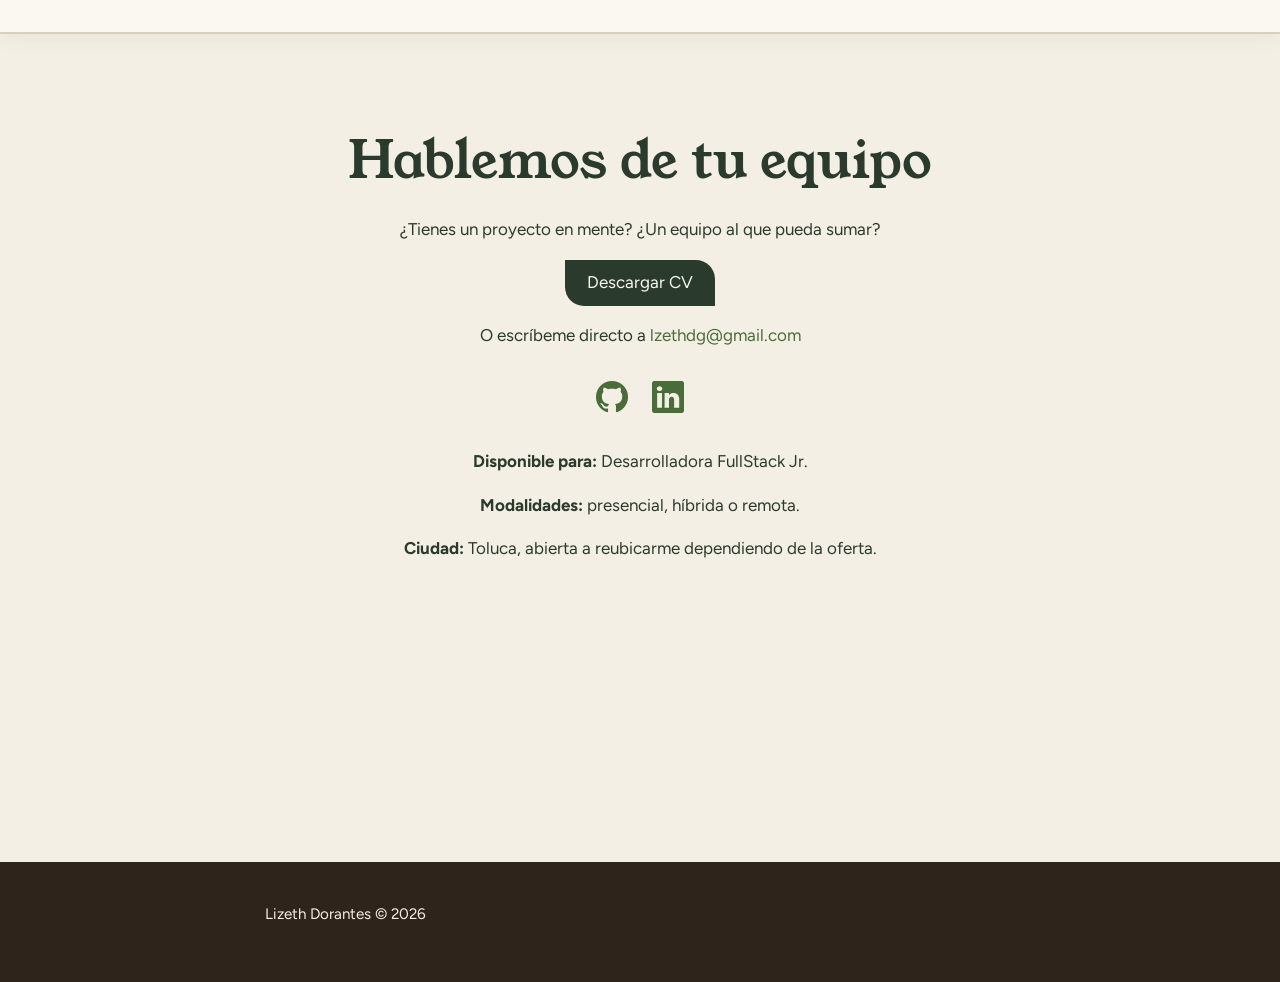
==== contacto.html @ b684d719 "actualizacion de portafolio, re-diseño de la seccion proyectos y experiencia" ====
<!-- contact.html -->
<!DOCTYPE html>
<html lang="es">

<head>
    <meta charset="UTF-8">
    <meta name="viewport" content="width=device-width, initial-scale=1.0">
    <title>Contacto | Lizeth Dorantes</title>
    <meta name="description"
        content="Contacta a Lizeth Dorantes para proyectos, colaboraciones o roles de desarrollo Jr.">

    <link rel="preconnect" href="https://fonts.googleapis.com">
    <link rel="preconnect" href="https://fonts.gstatic.com" crossorigin>
    <link href="https://fonts.googleapis.com/css2?family=Figtree:wght@400;600&family=Young+Serif&display=swap"
        rel="stylesheet">

    <link href="https://cdn.jsdelivr.net/npm/bootstrap@5.3.8/dist/css/bootstrap.min.css" rel="stylesheet"
        integrity="sha384-sRIl4kxILFvY47J16cr9ZwB07vP4J8+LH7qKQnuqkuIAvNWLzeN8tE5YBujZqJLB" crossorigin="anonymous">
    <link rel="stylesheet" href="https://cdn.jsdelivr.net/npm/bootstrap-icons@1.11.3/font/bootstrap-icons.min.css">
    <link rel="stylesheet" href="./css/style.css">
</head>

<body>
    <header id="header-global" class="site-header"></header>

    <main class="contacto-main">
        <div>
            <h1>Hablemos de tu equipo</h1>
            <p>¿Tienes un proyecto en mente? ¿Un equipo al que pueda sumar?</p>
            <p class="cta-principal">
                <a class="boton" href="./docs/CV-Lizeth-Dorantes.pdf" download>Descargar CV</a>
            </p>

            <p>O escríbeme directo a <a href="mailto:lzethdg@gmail.com">lzethdg@gmail.com</a></p>

            <nav class="enlaces" aria-label="Redes sociales">
                <a href="https://github.com/Zeth-DG" aria-label="GitHub" target="_blank" rel="noopener noreferrer"><i
                        class="bi bi-github" aria-hidden="true"></i></a>
                <a href="https://www.linkedin.com/in/lizeth-dorantes/" aria-label="LinkedIn" target="_blank"
                    rel="noopener noreferrer"><i class="bi bi-linkedin" aria-hidden="true"></i></a>
            </nav>

            <p><strong>Disponible para:</strong> Desarrolladora FullStack Jr.</p>
            <p><strong>Modalidades:</strong> presencial, híbrida o remota.</p>
            <p><strong>Ciudad:</strong> Toluca, abierta a reubicarme dependiendo de la oferta.</p>


        </div>
    </main>

    <footer class="pie">
        <p>Lizeth Dorantes &copy; 2026</p>
    </footer>

    <script src="https://cdn.jsdelivr.net/npm/bootstrap@5.3.8/dist/js/bootstrap.bundle.min.js"
        integrity="sha384-FKyoEForCGlyvwx9Hj09JcYn3nv7wiPVlz7YYwJrWVcXK/BmnVDxM+D2scQbITxI"
        crossorigin="anonymous"></script>
    <script src="./js/main.js" type="module"></script>
</body>

</html>
---- css/style.css ----
/* ===== Tokens ===== */
:root {
  --fondo:        #F4EFE4;  /* papel de herbario */
  --superficie:   #FBF8F1;  /* ficha limpia */
  --tinta:        #2A3B2E;  /* verde bosque profundo */
  --hoja:         #6B8E5A;  /* verde salvia */
  --enlace:       #4A6B3A;  /* verde tallo */
  --flor:         #A8574A;  /* terracota seca (acento) */
  --tierra:       #2E241C;  /* nogal */
  --tierra-texto: #F4EFE4;
  --linea:        #D9CFBC;  /* lino */

  /* Mapeo para compatibilidad con el header global */
  --color-fondo-claro: var(--superficie);
  --color-principal-oscuro: var(--tinta);
  --color-borde-suave: var(--linea);
  --color-acento: var(--hoja);

  --fuente-titulo: "Young Serif", Georgia, serif;
  --fuente-texto: "Figtree", system-ui, sans-serif;

  --bs-body-bg: var(--fondo);
  --bs-body-color: var(--tinta);
  --bs-body-font-family: var(--fuente-texto);
  --bs-link-color: var(--enlace);
  --bs-link-hover-color: var(--tinta);
}

/* ===== Base ===== */
html {
  scroll-behavior: smooth;
  scroll-padding-top: 5.5rem;
}

body {
  font-size: 1.0625rem;
  line-height: 1.6;
}

h1, h2, h3, h4 {
  font-family: var(--fuente-titulo);
  font-weight: 400;
  line-height: 1.2;
  color: var(--tinta);
}

h1 {
  font-size: clamp(2rem, 5vw, 3.25rem);
}

h2 {
  font-size: clamp(1.5rem, 3.2vw, 2.1rem);
}

h3 {
  font-size: 1.15rem;
}

p, li {
  max-width: 65ch;
}

a {
  text-underline-offset: 0.2em;
  color: var(--enlace);
  text-decoration: none;
}

a:hover {
  color: var(--tinta);
  text-decoration: underline;
}

:focus-visible {
  outline: 3px solid var(--hoja);
  outline-offset: 3px;
}

/* ===== Botones ===== */
button.boton {
  border: 0;
  font: inherit;
  cursor: pointer;
}

.boton {
  display: inline-block;
  padding: 0.6rem 1.4rem;
  background: var(--tinta);
  color: var(--superficie);
  border-radius: 0 1.2rem 0 1.2rem;
  text-decoration: none;
  transition: background 0.2s ease;
}

.boton:hover {
  background: var(--hoja);
  color: var(--superficie);
}

/* ===== Header Sticky ===== */
.site-header {
  position: sticky;
  top: 0;
  background-color: var(--color-fondo-claro);
  padding: 1rem 1.25rem;
  z-index: 1030;
  box-shadow: 0 4px 20px rgba(31, 61, 46, 0.06);
  border-bottom: 2px solid var(--color-borde-suave);
  width: 100%;
}

.nav-list {
  display: flex;
  gap: 30px;
  list-style: none;
  margin: 0;
  padding: 0;
  align-items: center;
}

.nav-list a {
  text-decoration: none;
  color: var(--color-principal-oscuro);
  font-weight: 600;
  font-size: 0.95rem;
  text-transform: uppercase;
  letter-spacing: 0.05em;
  transition: color 0.2s ease;
}

.nav-list a:hover,
.nav-list a.active {
  color: var(--hoja);
}

/* ===== Hero ===== */
.hero,
.seccion {
  max-width: 68rem;
  margin: 0 auto;
  padding: 5rem 1.25rem 3rem 1.25rem;
  min-height: calc(100vh - 4.5rem);
  display: flex;
  flex-direction: column;
  justify-content: center;
  align-items: center;
}

.hero h2 {
  font-size: clamp(1.25rem, 2.6vw, 1.75rem);
  color: var(--enlace);
  margin-bottom: 1rem;
}

.hero p,
.seccion p,
.contacto-main p {
  margin-inline: auto;
  text-align: center;
}

/* Enlaces del Hero centrados y grandes */
.hero .enlaces {
  display: flex;
  gap: 1.5rem;
  font-size: 2.2rem;
  margin-top: 2rem;
  justify-content: center;
}

.hero .enlaces a {
  color: var(--tinta);
}

.hero .enlaces a:hover {
  color: var(--hoja);
}

/* ===== Sección Acerca de mí ===== */
.about {
  max-width: 68rem;
  margin: 0 auto;
  padding: 5rem 1.25rem;
  display: flex;
  flex-direction: column;
  justify-content: center;
  align-items: center;
}

.about-contenido {
  display: grid;
  gap: 2.5rem;
  align-items: center;
  text-align: left;
  width: 100%;
}

.about-contenido p,
.about-contenido li {
  text-align: left;
  max-width: none;
}

.about-contenido img {
  width: 100%;
  max-width: 20rem;
  border-radius: 0 3rem 0 3rem;
  margin: 0 auto;
  box-shadow: 0 8px 24px rgba(31, 61, 46, 0.08);
}

@media (min-width: 768px) {
  .about-contenido {
    grid-template-columns: 1fr auto;
  }
}

/* ===== Tarjetas de proyecto ===== */
.tarjetas {
  display: grid;
  grid-template-columns: repeat(auto-fit, minmax(20rem, 1fr));
  gap: 2rem;
  margin-top: 2rem;
  width: 100%;
}

.tarjeta {
  background: var(--superficie);
  border: 1px solid var(--linea);
  border-radius: 0 2rem 0 2rem;
  overflow: hidden;
  display: flex;
  flex-direction: column;
  text-align: left;
}

.tarjeta img {
  width: 100%;
  aspect-ratio: 16 / 10;
  object-fit: cover;
  background: var(--linea);
}

.tarjeta-cuerpo {
  padding: 1.25rem 1.5rem 1.5rem;
  display: flex;
  flex-direction: column;
  gap: 0.6rem;
  flex: 1;
}

.tarjeta-cuerpo p {
  margin: 0;
  text-align: left;
}

/* Centrar los enlaces y botones dentro de las tarjetas */
.tarjeta-enlaces {
  margin-top: auto;
  display: flex;
  gap: 1.25rem;
  flex-wrap: wrap;
  justify-content: center;
}

.tarjeta-cuerpo .boton {
  align-self: center;
  margin-top: 0.5rem;
}

/* ===== Etiquetas de Proyectos ===== */
.etiqueta {
  align-self: flex-start;
  font-size: 0.85rem;
  font-weight: 600;
  padding: 0.25rem 0.85rem;
  border: 1.5px solid var(--tinta);
  border-radius: 999px;
  background-color: var(--superficie);
  color: var(--tinta);
  letter-spacing: 0.03em;
  text-transform: uppercase;
}

.etiqueta--proceso {
  border-color: var(--flor);
  color: var(--flor);
  border-style: dashed;
  background-color: rgba(139, 74, 122, 0.04);
}

.etiqueta--terminada {
  border-color: var(--hoja);
  color: var(--hoja);
  background-color: rgba(79, 138, 91, 0.04);
}

/* ===== Sección alineada a izquierda ===== */
.seccion-alineada-izquierda {
  max-width: 68rem;
  margin: 0 auto;
  padding: 5rem 1.25rem 3rem 1.25rem;
  min-height: calc(100vh - 4.5rem);
  display: flex;
  flex-direction: column;
  align-items: flex-start;
  text-align: left;
}

.seccion-alineada-izquierda h1,
.seccion-alineada-izquierda h2 {
  text-align: left;
  width: 100%;
}

.seccion-alineada-izquierda .chips,
.seccion-alineada-izquierda .leyenda {
  justify-content: flex-start;
}

/* ===== Página de Experiencia ===== */
.exp-intro {
  margin-bottom: 3rem;
}

.exp-intro__lead {
  max-width: 55ch;
  font-size: 1.1rem;
  color: var(--tinta);
  opacity: 0.85;
}

.exp-grupo {
  margin-bottom: 3.5rem;
  padding-bottom: 3rem;
  border-bottom: 1px solid var(--linea);
}

.exp-grupo:last-of-type {
  border-bottom: none;
}

.exp-grupo__header {
  margin-bottom: 1.75rem;
}

.exp-grupo__badge {
  display: inline-block;
  font-size: 0.8rem;
  font-weight: 600;
  text-transform: uppercase;
  letter-spacing: 0.05em;
  padding: 0.25rem 0.85rem;
  border-radius: 999px;
  border: 1.5px solid var(--tinta);
  color: var(--tinta);
  background: transparent;
  margin-bottom: 0.75rem;
}

.exp-grupo__badge--diario {
  background: var(--tinta);
  color: var(--superficie);
}

.exp-grupo__badge--aprendo {
  border-style: dashed;
  border-color: var(--flor);
  color: var(--flor);
}

.exp-grupo__desc {
  max-width: 60ch;
  color: var(--tinta);
  opacity: 0.75;
  margin: 0.5rem 0 0;
}

/* Lista de habilidades tipo ficha */
.exp-lista {
  list-style: none;
  padding: 0;
  margin: 0;
  display: grid;
  grid-template-columns: repeat(auto-fit, minmax(22rem, 1fr));
  gap: 1rem;
}

.exp-item {
  display: flex;
  gap: 1rem;
  padding: 1.1rem 1.25rem;
  background: var(--superficie);
  border: 1px solid var(--linea);
  border-radius: 0 1.25rem 0 1.25rem;
  transition: border-color 0.2s ease, transform 0.2s ease;
}

.exp-item:hover {
  border-color: var(--hoja);
  transform: translateY(-2px);
}

.exp-item__icono {
  font-size: 1.5rem;
  color: var(--hoja);
  flex-shrink: 0;
  line-height: 1;
  margin-top: 0.15rem;
}

.exp-item__contenido {
  flex: 1;
  min-width: 0;
}

.exp-item__contenido h3 {
  font-size: 1.05rem;
  margin: 0 0 0.25rem;
}

.exp-item__contenido p {
  font-size: 0.95rem;
  margin: 0;
  color: var(--tinta);
  opacity: 0.8;
  max-width: none;
}

/* Habilidades transversales */
.exp-transversal {
  list-style: none;
  padding: 0;
  margin: 0;
  display: grid;
  grid-template-columns: repeat(auto-fit, minmax(20rem, 1fr));
  gap: 1.25rem;
}

.exp-transversal li {
  padding: 1rem 1.25rem;
  background: var(--superficie);
  border-left: 3px solid var(--hoja);
  border-radius: 0 0.75rem 0.75rem 0;
  font-size: 0.98rem;
  max-width: none;
}

.exp-transversal strong {
  display: block;
  color: var(--tinta);
  font-family: var(--fuente-titulo);
  font-weight: 400;
  font-size: 1.05rem;
  margin-bottom: 0.15rem;
}

/* ===== Trayectoria compacta ===== */
.exp-trayectoria {
  list-style: none;
  padding: 0;
  margin: 0;
  display: flex;
  flex-direction: column;
  gap: 1.25rem;
}

.exp-trayectoria li {
  display: grid;
  grid-template-columns: 8rem 1fr;
  gap: 1.5rem;
  padding-bottom: 1.25rem;
  border-bottom: 1px solid var(--linea);
  max-width: none;
}

.exp-trayectoria li:last-child {
  border-bottom: none;
  padding-bottom: 0;
}

.exp-trayectoria__periodo {
  font-family: var(--fuente-titulo);
  color: var(--hoja);
  font-size: 0.95rem;
  padding-top: 0.15rem;
}

.exp-trayectoria strong {
  display: block;
  font-family: var(--fuente-titulo);
  font-weight: 400;
  font-size: 1.05rem;
  color: var(--tinta);
  margin-bottom: 0.25rem;
}

.exp-trayectoria p {
  margin: 0;
  font-size: 0.95rem;
  color: var(--tinta);
  opacity: 0.8;
  max-width: none;
}

@media (max-width: 640px) {
  .exp-trayectoria li {
    grid-template-columns: 1fr;
    gap: 0.4rem;
  }

  .exp-trayectoria__periodo {
    font-size: 0.85rem;
  }
}

/* CTA final */
.exp-cta {
  display: flex;
  gap: 1rem;
  flex-wrap: wrap;
  margin-top: 1rem;
}

/* Motion */
@media (prefers-reduced-motion: reduce) {
  .exp-item {
    transition: none;
  }
  .exp-item:hover {
    transform: none;
  }
}

/* Móvil */
@media (max-width: 640px) {
  .exp-lista,
  .exp-transversal {
    grid-template-columns: 1fr;
  }

  .exp-cta {
    flex-direction: column;
  }

  .exp-cta .boton {
    text-align: center;
  }
}

/* ===== Página de Proyectos ===== */
/* ===== Página de proyectos: timeline ===== */
.proyectos-main {
  max-width: 68rem;
  margin: 0 auto;
  padding: 5rem 1.25rem 4rem;
  min-height: calc(100vh - 4.5rem);
}

.proyectos-intro {
  max-width: 60ch;
  margin-bottom: 3.5rem;
  font-size: 1.1rem;
  opacity: 0.85;
}

.timeline {
  list-style: none;
  padding: 0;
  margin: 0;
  position: relative;
}

.timeline::before {
  content: "";
  position: absolute;
  top: 1rem;
  bottom: 1rem;
  left: 5.5rem;
  width: 2px;
  background: var(--linea);
}

.timeline__item {
  display: grid;
  grid-template-columns: 5.5rem 1fr;
  gap: 2.5rem;
  margin-bottom: 3rem;
  position: relative;
}

.timeline__item:last-child {
  margin-bottom: 0;
}

.timeline__marcador {
  position: relative;
  text-align: right;
  padding-right: 0.5rem;
  padding-top: 0.35rem;
}

.timeline__marcador::after {
  content: "";
  position: absolute;
  right: -0.75rem;
  top: 0.5rem;
  width: 1rem;
  height: 1rem;
  border-radius: 50%;
  background: var(--superficie);
  border: 3px solid var(--hoja);
  z-index: 1;
}

.timeline__fecha {
  font-family: var(--fuente-titulo);
  font-size: 0.9rem;
  color: var(--hoja);
  line-height: 1.3;
}

.timeline__contenido {
  background: var(--superficie);
  border: 1px solid var(--linea);
  border-radius: 0 1.5rem 0 1.5rem;
  padding: 1.75rem;
  display: grid;
  grid-template-columns: 1fr 1.15fr;
  gap: 2rem;
  align-items: center;
  transition: border-color 0.2s ease;
}

.timeline__contenido:hover {
  border-color: var(--hoja);
}

.timeline__imagen {
  border-radius: 0 1rem 0 1rem;
  overflow: hidden;
  background: var(--fondo);
  padding: 1rem;
}

.timeline__imagen img {
  width: 100%;
  aspect-ratio: 4 / 3;
  object-fit: cover;
  border-radius: 0 0.75rem 0 0.75rem;
}

.timeline__texto h2 {
  font-size: clamp(1.3rem, 2vw, 1.6rem);
  margin: 0.5rem 0 0.6rem;
}

.timeline__texto p {
  margin: 0 0 0.85rem;
  max-width: none;
  font-size: 0.98rem;
  color: var(--tinta);
  opacity: 0.85;
}

.timeline__texto .boton {
  margin-top: 0.5rem;
  display: inline-flex;
  align-items: center;
  gap: 0.5rem;
}

.timeline__texto .boton i {
  transition: transform 0.2s ease;
}

.timeline__texto .boton:hover i {
  transform: translateX(4px);
}

/* Móvil y tablet */
@media (max-width: 768px) {
  .timeline::before {
    left: 0.5rem;
  }

  .timeline__item {
    grid-template-columns: 1fr;
    padding-left: 2.25rem;
    gap: 0.85rem;
  }

  .timeline__marcador {
    text-align: left;
    padding-right: 0;
    padding-top: 0;
  }

  .timeline__marcador::after {
    left: -2.15rem;
    right: auto;
    top: 0.3rem;
  }

  .timeline__contenido {
    grid-template-columns: 1fr;
    padding: 1.25rem;
    gap: 1.25rem;
  }
}

@media (prefers-reduced-motion: reduce) {
  .timeline__contenido,
  .timeline__texto .boton i {
    transition: none;
  }
  .timeline__texto .boton:hover i {
    transform: none;
  }
}

/* ===== Modales ===== */
.modal-content {
  text-align: left;
}

.modal-content a:not(.boton) {
  color: var(--enlace);
  text-decoration: underline;
}

.modal-content a:not(.boton):hover {
  color: var(--tinta);
}

.modal-body p,
.modal-body li {
  max-width: none;
}

.modal-dialog {
  max-width: 90vw;
}

@media (min-width: 992px) {
  .modal-dialog.modal-lg {
    max-width: 800px;
  }
}

/* ===== Página de Contacto ===== */
.contacto-main {
  max-width: 50rem;
  margin: 0 auto;
  padding: 6rem 1.25rem 4rem 1.25rem;
  min-height: calc(100vh - 4.5rem);
  display: flex;
  flex-direction: column;
  align-items: center;
  text-align: center;
}

.contacto-main h1 {
  margin-bottom: 1.5rem;
  text-align: center;
}

.contacto-main .enlaces {
  display: flex;
  gap: 1.5rem;
  font-size: 2rem;
  margin: 1.5rem 0;
  justify-content: center;
}

/* ===== Footer ===== */
.pie {
  background-color: var(--tierra);
  color: var(--tierra-texto);
  padding: 2.5rem 1.25rem;
  margin-top: 0;
  text-align: center;
  font-size: 0.95rem;
}

.pie a {
  color: var(--tierra-texto);
  text-decoration: underline;
}

.pie a:hover {
  color: var(--superficie);
}

/* ===== Tarjetas destacadas con jerarquía ===== */
/* Va al final del archivo a propósito: necesita ganar la cascada
   sobre .tarjetas y .tarjeta genéricos. */

.tarjetas.tarjetas--destacadas {
  display: grid;
  grid-template-columns: repeat(2, minmax(0, 1fr));
  gap: 2rem;
  margin-top: 2rem;
  width: 100%;
}

/* La featured ocupa las 2 columnas y se vuelve un grid interno */
.tarjetas--destacadas .tarjeta--featured {
  grid-column: 1 / -1;
  display: grid;
  grid-template-columns: 1.1fr 1fr;
  gap: 0;
  flex-direction: row;   /* neutraliza el flex-direction: column del .tarjeta genérico */
}

.tarjetas--destacadas .tarjeta--featured img {
  width: 100%;
  height: 100%;
  min-height: 22rem;
  aspect-ratio: auto;     /* sobreescribe el 16/10 genérico */
  object-fit: cover;
}

.tarjetas--destacadas .tarjeta--featured .tarjeta-cuerpo {
  padding: 2.25rem 2.5rem;
  justify-content: center;
  gap: 0.85rem;
}

.tarjetas--destacadas .tarjeta--featured h3 {
  font-size: clamp(1.5rem, 2.5vw, 2rem);
}

.tarjetas--destacadas .tarjeta--featured p {
  font-size: 1.0625rem;
}

.tarjetas--destacadas .tarjeta--featured .tarjeta-enlaces {
  justify-content: flex-start;
  margin-top: 1rem;
}

.tarjetas--destacadas .tarjeta--featured .boton {
  align-self: flex-start;
  margin-top: 0;
}

/* Tablet: la featured pasa a vertical (imagen arriba, texto abajo) */
@media (max-width: 992px) {
  .tarjetas--destacadas .tarjeta--featured {
    grid-template-columns: 1fr;
  }

  .tarjetas--destacadas .tarjeta--featured img {
    min-height: 16rem;
    aspect-ratio: 16 / 9;
  }
}

/* Móvil: todo a una columna */
@media (max-width: 768px) {
  .tarjetas.tarjetas--destacadas {
    grid-template-columns: 1fr;
  }

  .tarjetas--destacadas .tarjeta--featured .tarjeta-cuerpo {
    padding: 1.5rem 1.5rem 1.75rem;
  }

  .tarjetas--destacadas .tarjeta--featured img {
    min-height: 14rem;
    aspect-ratio: 16 / 10;
  }
}

/* ===== Motion preferences ===== */
@media (prefers-reduced-motion: reduce) {
  html {
    scroll-behavior: auto;
  }
}

/* ===== CTA de cierre de sección ===== */
.seccion-cta {
  width: 100%;
  display: flex;
  justify-content: center;
  margin-top: 2.5rem;
}

.boton--secundario {
  background: transparent;
  color: var(--tinta);
  border: 2px solid var(--tinta);
  display: inline-flex;
  align-items: center;
  gap: 0.5rem;
}

.boton--secundario:hover {
  background: var(--tinta);
  color: var(--superficie);
}

.boton--secundario i {
  transition: transform 0.2s ease;
}

.boton--secundario:hover i {
  transform: translateX(4px);
}

@media (prefers-reduced-motion: reduce) {
  .boton--secundario i {
    transition: none;
  }
  .boton--secundario:hover i {
    transform: none;
  }
}

/* Evita el flash de scroll cuando se entra con un hash de modal */
html.modal-hash-pendiente {
  scroll-behavior: auto;
}
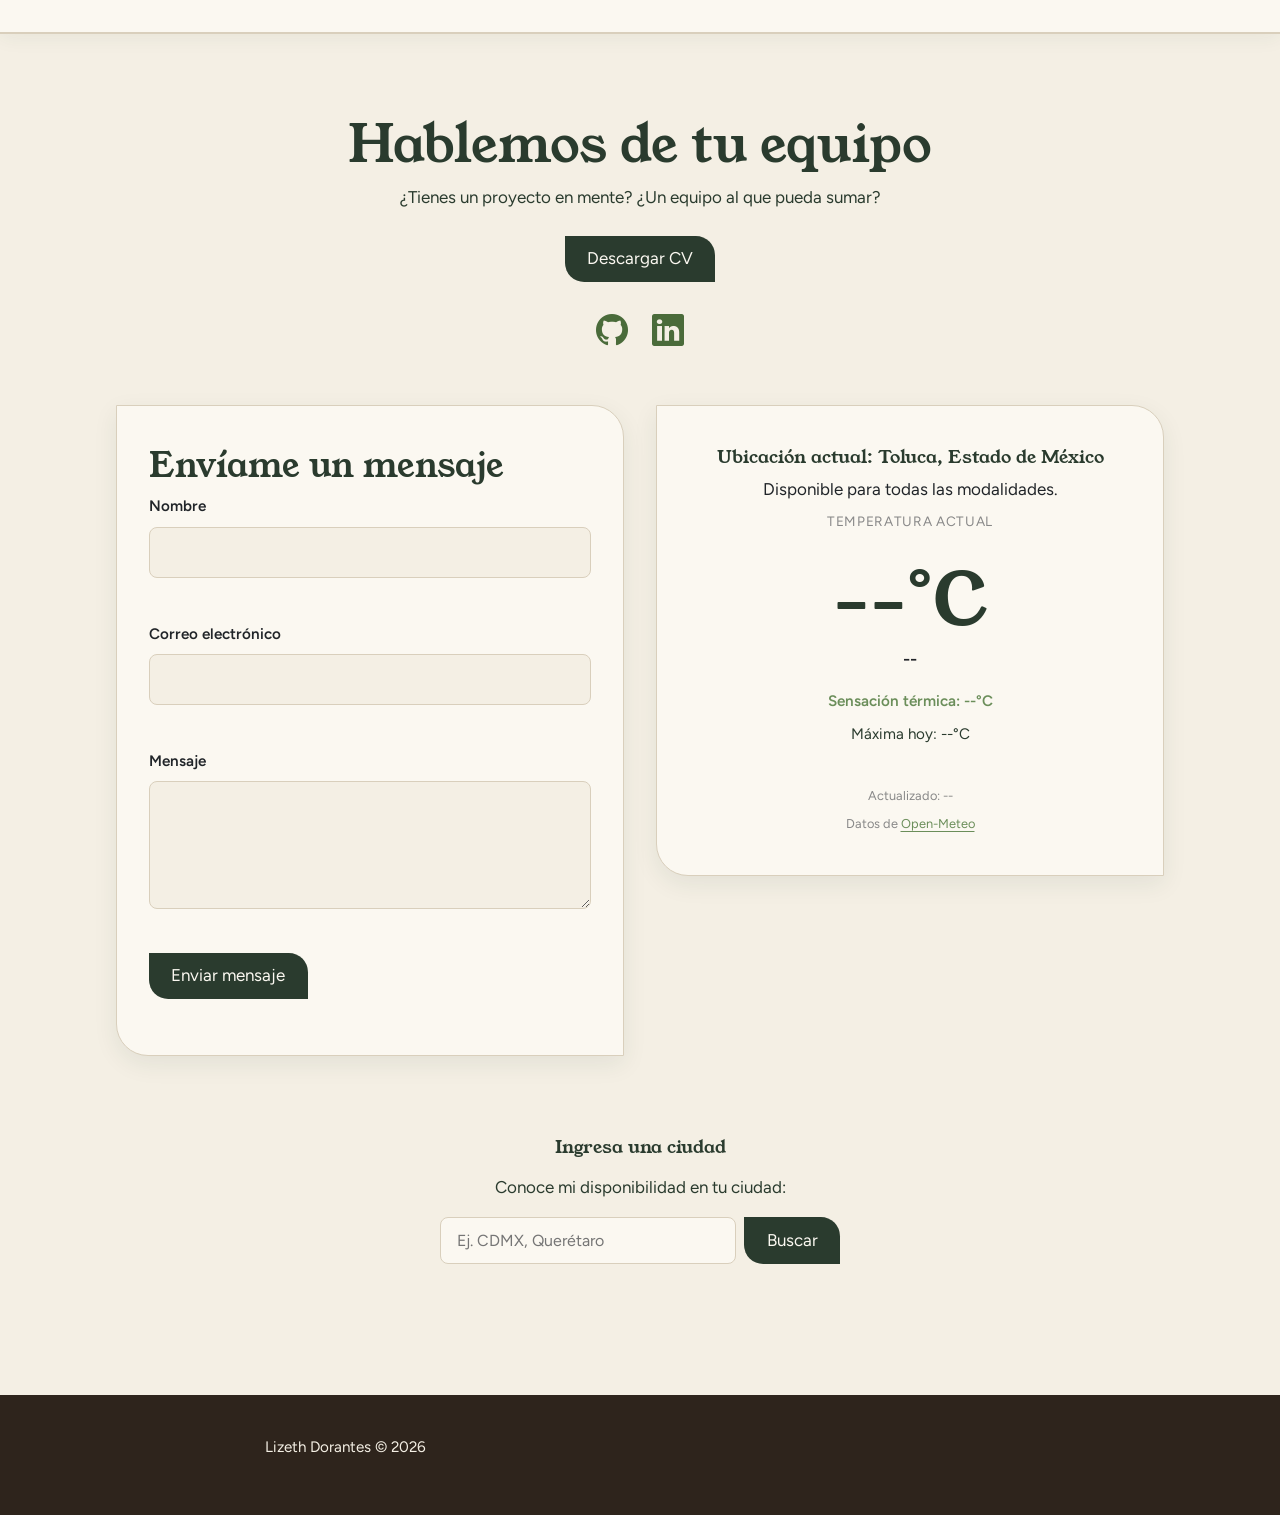
==== commit 8d36c533: "se agrega formulario y widget interactivo de clima" ====
--- a/contacto.html
+++ b/contacto.html
@@ -13,9 +13,7 @@
     <link rel="preconnect" href="https://fonts.gstatic.com" crossorigin>
     <link href="https://fonts.googleapis.com/css2?family=Figtree:wght@400;600&family=Young+Serif&display=swap"
         rel="stylesheet">
-
-    <link href="https://cdn.jsdelivr.net/npm/bootstrap@5.3.8/dist/css/bootstrap.min.css" rel="stylesheet"
-        integrity="sha384-sRIl4kxILFvY47J16cr9ZwB07vP4J8+LH7qKQnuqkuIAvNWLzeN8tE5YBujZqJLB" crossorigin="anonymous">
+    <link href="https://cdn.jsdelivr.net/npm/bootstrap@5.3.8/dist/css/bootstrap.min.css" rel="stylesheet">
     <link rel="stylesheet" href="https://cdn.jsdelivr.net/npm/bootstrap-icons@1.11.3/font/bootstrap-icons.min.css">
     <link rel="stylesheet" href="./css/style.css">
 </head>
@@ -23,39 +21,115 @@
 <body>
     <header id="header-global" class="site-header"></header>
 
-    <main class="contacto-main">
-        <div>
-            <h1>Hablemos de tu equipo</h1>
+    <main class="container" aria-labelledby="contacto-title">
+        <div class="contacto-header">
+            <h1 id="contacto-title">Hablemos de tu equipo</h1>
             <p>¿Tienes un proyecto en mente? ¿Un equipo al que pueda sumar?</p>
             <p class="cta-principal">
                 <a class="boton" href="./docs/CV-Lizeth-Dorantes.pdf" download>Descargar CV</a>
             </p>
-
-            <p>O escríbeme directo a <a href="mailto:lzethdg@gmail.com">lzethdg@gmail.com</a></p>
-
             <nav class="enlaces" aria-label="Redes sociales">
                 <a href="https://github.com/Zeth-DG" aria-label="GitHub" target="_blank" rel="noopener noreferrer"><i
                         class="bi bi-github" aria-hidden="true"></i></a>
                 <a href="https://www.linkedin.com/in/lizeth-dorantes/" aria-label="LinkedIn" target="_blank"
                     rel="noopener noreferrer"><i class="bi bi-linkedin" aria-hidden="true"></i></a>
             </nav>
+        </div>
 
-            <p><strong>Disponible para:</strong> Desarrolladora FullStack Jr.</p>
-            <p><strong>Modalidades:</strong> presencial, híbrida o remota.</p>
-            <p><strong>Ciudad:</strong> Toluca, abierta a reubicarme dependiendo de la oferta.</p>
+        <!-- Grid de 2 columnas: Formulario y Toluca -->
+        <div class="grid-2">
+            <!-- Columna Izquierda: Formulario -->
+            <div class="card">
+                <h2>Envíame un mensaje</h2>
+                <form id="contact-form" action="https://formspree.io/f/xrpedrkj" method="POST" novalidate>
 
+                    <div class="form-group">
+                        <label for="nombre">Nombre</label>
+                        <input type="text" name="nombre" id="nombre" required aria-required="true"
+                            aria-describedby="errorNombre" aria-invalid="false">
+                        <span id="errorNombre" class="error-mensaje" role="alert"></span>
+                    </div>
 
+                    <div class="form-group">
+                        <label for="email">Correo electrónico</label>
+                        <input type="email" name="email" id="email" required aria-required="true"
+                            aria-describedby="errorEmail" aria-invalid="false">
+                        <span id="errorEmail" class="error-mensaje" role="alert"></span>
+                    </div>
+
+                    <div class="form-group">
+                        <label for="mensaje">Mensaje</label>
+                        <textarea name="mensaje" id="mensaje" rows="4" required aria-required="true"
+                            aria-describedby="errorMensaje" aria-invalid="false"></textarea>
+                        <span id="errorMensaje" class="error-mensaje" role="alert"></span>
+                    </div>
+
+                    <button type="submit" id="submit-btn" class="boton">Enviar mensaje</button>
+                    <p id="form-status" aria-live="polite" style="margin-top: 1rem; font-weight: 600;"></p>
+                </form>
+            </div>
+
+            <!-- Columna Derecha: Clima Toluca -->
+            <div class="card" id="toluca-card">
+                <h3>Ubicación actual: Toluca, Estado de México</h3>
+                <p>Disponible para todas las modalidades.</p>
+
+                <p class="clima-etiqueta">Temperatura actual</p>
+                <div class="clima-principal">
+                    <span id="tolucaCurrent" class="clima-temp">--°C</span>
+                </div>
+
+                <p id="tolucaCondition" class="clima-condicion">--</p>
+                <p id="tolucaFeels" class="clima-detalle">Sensación térmica: --°C</p>
+
+                <p class="clima-max">Máxima hoy: <span id="tolucaMax">--°C</span></p>
+
+                <p id="toluca-updated" class="clima-actualizacion">Actualizado: --</p>
+                <p class="clima-fuente">Datos de <a href="https://open-meteo.com/" target="_blank">Open-Meteo</a>
+                </p>
+            </div>
         </div>
+
+        <!-- Búsqueda de visitante (fuera del grid) -->
+        <section class="visitor-wrapper" aria-label="Consultar clima en otra ubicación">
+            <div id="visitor-section">
+                <h3>Ingresa una ciudad</h3>
+                <label for="visitorInput">Conoce mi disponibilidad en tu ciudad:</label>
+                <div class="visitor-input-group">
+                    <input type="text" name="visitor-input" id="visitorInput" placeholder="Ej. CDMX, Querétaro">
+                    <button type="button" id="visitorBtn" class="boton">Buscar</button>
+                </div>
+                <p id="visitor-error" class="error-mensaje" role="alert" aria-live="polite"></p>
+            </div>
+
+            <div id="result-container" class="card hidden" aria-live="polite">
+                <h3 id="visitorCity">Ubicación ingresada: </h3>
+                <p id="visitorAvailability">--</p>
+
+                <p class="clima-etiqueta">Temperatura actual</p>
+                <div class="clima-principal">
+                    <span id="visitorCurrent" class="clima-temp">--°C</span>
+                </div>
+
+                <p id="visitorCondition" class="clima-condicion">--</p>
+                <p id="visitorFeels" class="clima-detalle">Sensación térmica: --°C</p>
+
+                <p class="clima-max">Máxima hoy: <span id="visitorMax">--°C</span></p>
+
+                <p id="visitorPhrase" class="clima-frase"></p>
+            </div>
+        </section>
+
     </main>
 
     <footer class="pie">
         <p>Lizeth Dorantes &copy; 2026</p>
     </footer>
 
-    <script src="https://cdn.jsdelivr.net/npm/bootstrap@5.3.8/dist/js/bootstrap.bundle.min.js"
-        integrity="sha384-FKyoEForCGlyvwx9Hj09JcYn3nv7wiPVlz7YYwJrWVcXK/BmnVDxM+D2scQbITxI"
-        crossorigin="anonymous"></script>
+    <!-- SRI removido por la misma razón que el CSS de arriba. -->
+    <script src="https://cdn.jsdelivr.net/npm/bootstrap@5.3.8/dist/js/bootstrap.bundle.min.js"></script>
     <script src="./js/main.js" type="module"></script>
+    <script src="./js/formulario.js" type="module"></script>
 </body>
 
 </html>
--- a/css/style.css
+++ b/css/style.css
@@ -1,40 +1,41 @@
-/* ===== Tokens ===== */
+/* =========================================
+   1. TOKENS & VARIABLES
+   ========================================= */
 :root {
-  --fondo:        #F4EFE4;  /* papel de herbario */
-  --superficie:   #FBF8F1;  /* ficha limpia */
-  --tinta:        #2A3B2E;  /* verde bosque profundo */
-  --hoja:         #6B8E5A;  /* verde salvia */
-  --enlace:       #4A6B3A;  /* verde tallo */
-  --flor:         #A8574A;  /* terracota seca (acento) */
-  --tierra:       #2E241C;  /* nogal */
+  --fondo: #F4EFE4;
+  --superficie: #FBF8F1;
+  --tinta: #2A3B2E;
+  --hoja: #6B8E5A;
+  --enlace: #4A6B3A;
+  --flor: #A8574A;
+  --tierra: #2E241C;
   --tierra-texto: #F4EFE4;
-  --linea:        #D9CFBC;  /* lino */
-
-  /* Mapeo para compatibilidad con el header global */
-  --color-fondo-claro: var(--superficie);
-  --color-principal-oscuro: var(--tinta);
-  --color-borde-suave: var(--linea);
-  --color-acento: var(--hoja);
-
+  --linea: #D9CFBC;
+  
   --fuente-titulo: "Young Serif", Georgia, serif;
   --fuente-texto: "Figtree", system-ui, sans-serif;
-
-  --bs-body-bg: var(--fondo);
-  --bs-body-color: var(--tinta);
-  --bs-body-font-family: var(--fuente-texto);
-  --bs-link-color: var(--enlace);
-  --bs-link-hover-color: var(--tinta);
-}
-
-/* ===== Base ===== */
+  
+  --radius-card: 0 2rem 0 2rem;
+  --radius-btn: 0 1.2rem 0 1.2rem;
+  --shadow: 0 8px 24px rgba(31, 61, 46, 0.08);
+  --max-width: 68rem;
+}
+
+/* =========================================
+   2. BASE & RESET
+   ========================================= */
 html {
   scroll-behavior: smooth;
   scroll-padding-top: 5.5rem;
 }
 
 body {
+  font-family: var(--fuente-texto);
   font-size: 1.0625rem;
   line-height: 1.6;
+  color: var(--tinta);
+  background-color: var(--fondo);
+  margin: 0;
 }
 
 h1, h2, h3, h4 {
@@ -44,26 +45,15 @@
   color: var(--tinta);
 }
 
-h1 {
-  font-size: clamp(2rem, 5vw, 3.25rem);
-}
-
-h2 {
-  font-size: clamp(1.5rem, 3.2vw, 2.1rem);
-}
-
-h3 {
-  font-size: 1.15rem;
-}
-
-p, li {
-  max-width: 65ch;
-}
+h1 { font-size: clamp(2rem, 5vw, 3.25rem); }
+h2 { font-size: clamp(1.5rem, 3.2vw, 2.1rem); }
+h3 { font-size: 1.15rem; }
+p, li { max-width: 65ch; }
 
 a {
-  text-underline-offset: 0.2em;
   color: var(--enlace);
   text-decoration: none;
+  text-underline-offset: 0.2em;
 }
 
 a:hover {
@@ -76,202 +66,90 @@
   outline-offset: 3px;
 }
 
-/* ===== Botones ===== */
-button.boton {
-  border: 0;
-  font: inherit;
-  cursor: pointer;
-}
-
+/* =========================================
+   3. LAYOUT (Containers & Grids)
+   ========================================= */
+.container {
+  max-width: var(--max-width);
+  margin: 0 auto;
+  padding: 5rem 1.25rem 3rem 1.25rem;
+  min-height: calc(100vh - 4.5rem);
+}
+
+.container--wide { max-width: 90rem; padding-inline: 2rem; }
+.container--left { text-align: left; }
+
+.grid-2 {
+  display: grid;
+  grid-template-columns: 1fr;
+  gap: 2rem;
+  width: 100%;
+  margin-top: 3rem;
+  align-items: start;
+  text-align: left;
+}
+
+.grid-auto {
+  display: grid;
+  grid-template-columns: repeat(auto-fit, minmax(20rem, 1fr));
+  gap: 2rem;
+  width: 100%;
+}
+
+@media (min-width: 768px) {
+  .grid-2 { grid-template-columns: 1fr 1fr; }
+}
+
+/* =========================================
+   4. COMPONENTS (Botones, Tarjetas, Etiquetas)
+   ========================================= */
 .boton {
   display: inline-block;
   padding: 0.6rem 1.4rem;
   background: var(--tinta);
   color: var(--superficie);
-  border-radius: 0 1.2rem 0 1.2rem;
+  border-radius: var(--radius-btn);
+  border: 0;
+  font: inherit;
+  cursor: pointer;
   text-decoration: none;
   transition: background 0.2s ease;
 }
 
-.boton:hover {
-  background: var(--hoja);
-  color: var(--superficie);
-}
-
-/* ===== Header Sticky ===== */
-.site-header {
-  position: sticky;
-  top: 0;
-  background-color: var(--color-fondo-claro);
-  padding: 1rem 1.25rem;
-  z-index: 1030;
-  box-shadow: 0 4px 20px rgba(31, 61, 46, 0.06);
-  border-bottom: 2px solid var(--color-borde-suave);
-  width: 100%;
-}
-
-.nav-list {
-  display: flex;
-  gap: 30px;
-  list-style: none;
-  margin: 0;
-  padding: 0;
+.boton:hover { 
+  background: var(--hoja); 
+  color: var(--superficie); 
+  text-decoration: none; 
+}
+
+.boton--secundario {
+  background: transparent;
+  color: var(--tinta);
+  border: 2px solid var(--tinta);
+  display: inline-flex;
   align-items: center;
-}
-
-.nav-list a {
-  text-decoration: none;
-  color: var(--color-principal-oscuro);
-  font-weight: 600;
-  font-size: 0.95rem;
-  text-transform: uppercase;
-  letter-spacing: 0.05em;
-  transition: color 0.2s ease;
-}
-
-.nav-list a:hover,
-.nav-list a.active {
-  color: var(--hoja);
-}
-
-/* ===== Hero ===== */
-.hero,
-.seccion {
-  max-width: 68rem;
-  margin: 0 auto;
-  padding: 5rem 1.25rem 3rem 1.25rem;
-  min-height: calc(100vh - 4.5rem);
-  display: flex;
-  flex-direction: column;
-  justify-content: center;
-  align-items: center;
-}
-
-.hero h2 {
-  font-size: clamp(1.25rem, 2.6vw, 1.75rem);
-  color: var(--enlace);
-  margin-bottom: 1rem;
-}
-
-.hero p,
-.seccion p,
-.contacto-main p {
-  margin-inline: auto;
-  text-align: center;
-}
-
-/* Enlaces del Hero centrados y grandes */
-.hero .enlaces {
-  display: flex;
-  gap: 1.5rem;
-  font-size: 2.2rem;
-  margin-top: 2rem;
-  justify-content: center;
-}
-
-.hero .enlaces a {
-  color: var(--tinta);
-}
-
-.hero .enlaces a:hover {
-  color: var(--hoja);
-}
-
-/* ===== Sección Acerca de mí ===== */
-.about {
-  max-width: 68rem;
-  margin: 0 auto;
-  padding: 5rem 1.25rem;
-  display: flex;
-  flex-direction: column;
-  justify-content: center;
-  align-items: center;
-}
-
-.about-contenido {
-  display: grid;
-  gap: 2.5rem;
-  align-items: center;
-  text-align: left;
-  width: 100%;
-}
-
-.about-contenido p,
-.about-contenido li {
-  text-align: left;
-  max-width: none;
-}
-
-.about-contenido img {
-  width: 100%;
-  max-width: 20rem;
-  border-radius: 0 3rem 0 3rem;
-  margin: 0 auto;
-  box-shadow: 0 8px 24px rgba(31, 61, 46, 0.08);
-}
-
-@media (min-width: 768px) {
-  .about-contenido {
-    grid-template-columns: 1fr auto;
-  }
-}
-
-/* ===== Tarjetas de proyecto ===== */
-.tarjetas {
-  display: grid;
-  grid-template-columns: repeat(auto-fit, minmax(20rem, 1fr));
-  gap: 2rem;
-  margin-top: 2rem;
-  width: 100%;
-}
-
-.tarjeta {
+  gap: 0.5rem;
+}
+
+.boton--secundario:hover { 
+  background: var(--tinta); 
+  color: var(--superficie); 
+}
+
+/* Tarjeta Unificada */
+.card {
   background: var(--superficie);
   border: 1px solid var(--linea);
-  border-radius: 0 2rem 0 2rem;
-  overflow: hidden;
-  display: flex;
-  flex-direction: column;
-  text-align: left;
-}
-
-.tarjeta img {
-  width: 100%;
-  aspect-ratio: 16 / 10;
-  object-fit: cover;
-  background: var(--linea);
-}
-
-.tarjeta-cuerpo {
-  padding: 1.25rem 1.5rem 1.5rem;
-  display: flex;
-  flex-direction: column;
-  gap: 0.6rem;
-  flex: 1;
-}
-
-.tarjeta-cuerpo p {
-  margin: 0;
-  text-align: left;
-}
-
-/* Centrar los enlaces y botones dentro de las tarjetas */
-.tarjeta-enlaces {
-  margin-top: auto;
-  display: flex;
-  gap: 1.25rem;
-  flex-wrap: wrap;
-  justify-content: center;
-}
-
-.tarjeta-cuerpo .boton {
-  align-self: center;
-  margin-top: 0.5rem;
-}
-
-/* ===== Etiquetas de Proyectos ===== */
+  border-radius: var(--radius-card);
+  box-shadow: var(--shadow);
+  padding: 2.5rem 2rem;
+  width: 100%;
+  box-sizing: border-box;
+}
+
 .etiqueta {
   align-self: flex-start;
+  display: inline-block;
   font-size: 0.85rem;
   font-weight: 600;
   padding: 0.25rem 0.85rem;
@@ -283,644 +161,319 @@
   text-transform: uppercase;
 }
 
-.etiqueta--proceso {
+.etiqueta--proceso { border-color: var(--flor); color: var(--flor); border-style: dashed; }
+.etiqueta--terminada { border-color: var(--hoja); color: var(--hoja); }
+.etiqueta--oscura { background: var(--tinta); color: var(--superficie); border-color: var(--tinta); }
+.etiqueta--aprendiendo { border-color: var(--flor); color: var(--flor); border-style: dashed; }
+
+/* Formularios */
+.form-group { display: flex; flex-direction: column; margin-bottom: 1.25rem; }
+.form-group label { font-weight: 600; margin-bottom: 0.5rem; font-size: 0.95rem; }
+
+.form-group input, .form-group textarea {
+  width: 100%;
+  box-sizing: border-box;
+  padding: 0.75rem 1rem;
+  border: 1px solid var(--linea);
+  border-radius: 0.5rem;
+  font-family: var(--fuente-texto);
+  font-size: 1rem;
+  background: var(--fondo);
+  color: var(--tinta);
+  transition: border-color 0.2s ease, box-shadow 0.2s ease;
+}
+
+.form-group input:focus, .form-group textarea:focus {
+  outline: none;
+  border-color: var(--hoja);
+  box-shadow: 0 0 0 3px rgba(107, 142, 90, 0.2);
+}
+
+.form-group input[aria-invalid="true"],
+.form-group textarea[aria-invalid="true"] {
   border-color: var(--flor);
-  color: var(--flor);
-  border-style: dashed;
-  background-color: rgba(139, 74, 122, 0.04);
-}
-
-.etiqueta--terminada {
-  border-color: var(--hoja);
-  color: var(--hoja);
-  background-color: rgba(79, 138, 91, 0.04);
-}
-
-/* ===== Sección alineada a izquierda ===== */
-.seccion-alineada-izquierda {
-  max-width: 68rem;
-  margin: 0 auto;
-  padding: 5rem 1.25rem 3rem 1.25rem;
-  min-height: calc(100vh - 4.5rem);
-  display: flex;
-  flex-direction: column;
-  align-items: flex-start;
-  text-align: left;
-}
-
-.seccion-alineada-izquierda h1,
-.seccion-alineada-izquierda h2 {
-  text-align: left;
-  width: 100%;
-}
-
-.seccion-alineada-izquierda .chips,
-.seccion-alineada-izquierda .leyenda {
-  justify-content: flex-start;
-}
-
-/* ===== Página de Experiencia ===== */
-.exp-intro {
-  margin-bottom: 3rem;
-}
-
-.exp-intro__lead {
-  max-width: 55ch;
-  font-size: 1.1rem;
-  color: var(--tinta);
-  opacity: 0.85;
-}
-
-.exp-grupo {
-  margin-bottom: 3.5rem;
-  padding-bottom: 3rem;
-  border-bottom: 1px solid var(--linea);
-}
-
-.exp-grupo:last-of-type {
-  border-bottom: none;
-}
-
-.exp-grupo__header {
-  margin-bottom: 1.75rem;
-}
-
-.exp-grupo__badge {
-  display: inline-block;
-  font-size: 0.8rem;
+}
+
+.form-group input[aria-invalid="true"]:focus,
+.form-group textarea[aria-invalid="true"]:focus {
+  box-shadow: 0 0 0 3px rgba(168, 87, 74, 0.2);
+}
+
+/* =========================================
+   5. HEADER & FOOTER
+   ========================================= */
+.site-header {
+  position: sticky;
+  top: 0;
+  background-color: var(--superficie);
+  padding: 1rem 1.25rem;
+  z-index: 1030;
+  box-shadow: 0 4px 20px rgba(31, 61, 46, 0.06);
+  border-bottom: 2px solid var(--linea);
+}
+
+.site-header a,
+.site-header .nav-link,
+.site-header .nav-list a {
+  color: var(--tinta);
   font-weight: 600;
+  font-size: 0.95rem;
   text-transform: uppercase;
   letter-spacing: 0.05em;
-  padding: 0.25rem 0.85rem;
-  border-radius: 999px;
-  border: 1.5px solid var(--tinta);
-  color: var(--tinta);
-  background: transparent;
-  margin-bottom: 0.75rem;
-}
-
-.exp-grupo__badge--diario {
-  background: var(--tinta);
-  color: var(--superficie);
-}
-
-.exp-grupo__badge--aprendo {
-  border-style: dashed;
-  border-color: var(--flor);
-  color: var(--flor);
-}
-
-.exp-grupo__desc {
-  max-width: 60ch;
-  color: var(--tinta);
-  opacity: 0.75;
-  margin: 0.5rem 0 0;
-}
-
-/* Lista de habilidades tipo ficha */
-.exp-lista {
-  list-style: none;
-  padding: 0;
-  margin: 0;
-  display: grid;
-  grid-template-columns: repeat(auto-fit, minmax(22rem, 1fr));
-  gap: 1rem;
-}
-
-.exp-item {
-  display: flex;
-  gap: 1rem;
-  padding: 1.1rem 1.25rem;
-  background: var(--superficie);
-  border: 1px solid var(--linea);
-  border-radius: 0 1.25rem 0 1.25rem;
-  transition: border-color 0.2s ease, transform 0.2s ease;
-}
-
-.exp-item:hover {
-  border-color: var(--hoja);
-  transform: translateY(-2px);
-}
-
-.exp-item__icono {
-  font-size: 1.5rem;
+  text-decoration: none;
+}
+
+.site-header a:hover,
+.site-header a.active,
+.site-header .nav-link:hover,
+.site-header .nav-link.active,
+.site-header .nav-list a:hover,
+.site-header .nav-list a.active {
   color: var(--hoja);
-  flex-shrink: 0;
-  line-height: 1;
-  margin-top: 0.15rem;
-}
-
-.exp-item__contenido {
-  flex: 1;
-  min-width: 0;
-}
-
-.exp-item__contenido h3 {
-  font-size: 1.05rem;
-  margin: 0 0 0.25rem;
-}
-
-.exp-item__contenido p {
-  font-size: 0.95rem;
-  margin: 0;
-  color: var(--tinta);
-  opacity: 0.8;
-  max-width: none;
-}
-
-/* Habilidades transversales */
-.exp-transversal {
-  list-style: none;
-  padding: 0;
-  margin: 0;
-  display: grid;
-  grid-template-columns: repeat(auto-fit, minmax(20rem, 1fr));
-  gap: 1.25rem;
-}
-
-.exp-transversal li {
-  padding: 1rem 1.25rem;
-  background: var(--superficie);
-  border-left: 3px solid var(--hoja);
-  border-radius: 0 0.75rem 0.75rem 0;
-  font-size: 0.98rem;
-  max-width: none;
-}
-
-.exp-transversal strong {
-  display: block;
-  color: var(--tinta);
-  font-family: var(--fuente-titulo);
-  font-weight: 400;
-  font-size: 1.05rem;
-  margin-bottom: 0.15rem;
-}
-
-/* ===== Trayectoria compacta ===== */
-.exp-trayectoria {
-  list-style: none;
-  padding: 0;
-  margin: 0;
-  display: flex;
-  flex-direction: column;
-  gap: 1.25rem;
-}
-
-.exp-trayectoria li {
-  display: grid;
-  grid-template-columns: 8rem 1fr;
-  gap: 1.5rem;
-  padding-bottom: 1.25rem;
-  border-bottom: 1px solid var(--linea);
-  max-width: none;
-}
-
-.exp-trayectoria li:last-child {
-  border-bottom: none;
-  padding-bottom: 0;
-}
-
-.exp-trayectoria__periodo {
-  font-family: var(--fuente-titulo);
-  color: var(--hoja);
-  font-size: 0.95rem;
-  padding-top: 0.15rem;
-}
-
-.exp-trayectoria strong {
-  display: block;
-  font-family: var(--fuente-titulo);
-  font-weight: 400;
-  font-size: 1.05rem;
-  color: var(--tinta);
-  margin-bottom: 0.25rem;
-}
-
-.exp-trayectoria p {
-  margin: 0;
-  font-size: 0.95rem;
-  color: var(--tinta);
-  opacity: 0.8;
-  max-width: none;
-}
-
-@media (max-width: 640px) {
-  .exp-trayectoria li {
-    grid-template-columns: 1fr;
-    gap: 0.4rem;
-  }
-
-  .exp-trayectoria__periodo {
-    font-size: 0.85rem;
-  }
-}
-
-/* CTA final */
-.exp-cta {
-  display: flex;
-  gap: 1rem;
-  flex-wrap: wrap;
-  margin-top: 1rem;
-}
-
-/* Motion */
-@media (prefers-reduced-motion: reduce) {
-  .exp-item {
-    transition: none;
-  }
-  .exp-item:hover {
-    transform: none;
-  }
-}
-
-/* Móvil */
-@media (max-width: 640px) {
-  .exp-lista,
-  .exp-transversal {
-    grid-template-columns: 1fr;
-  }
-
-  .exp-cta {
-    flex-direction: column;
-  }
-
-  .exp-cta .boton {
-    text-align: center;
-  }
-}
-
-/* ===== Página de Proyectos ===== */
-/* ===== Página de proyectos: timeline ===== */
-.proyectos-main {
-  max-width: 68rem;
-  margin: 0 auto;
-  padding: 5rem 1.25rem 4rem;
-  min-height: calc(100vh - 4.5rem);
-}
-
-.proyectos-intro {
-  max-width: 60ch;
-  margin-bottom: 3.5rem;
-  font-size: 1.1rem;
-  opacity: 0.85;
-}
-
-.timeline {
-  list-style: none;
-  padding: 0;
-  margin: 0;
-  position: relative;
-}
-
-.timeline::before {
-  content: "";
-  position: absolute;
-  top: 1rem;
-  bottom: 1rem;
-  left: 5.5rem;
-  width: 2px;
-  background: var(--linea);
-}
-
-.timeline__item {
-  display: grid;
-  grid-template-columns: 5.5rem 1fr;
-  gap: 2.5rem;
-  margin-bottom: 3rem;
-  position: relative;
-}
-
-.timeline__item:last-child {
-  margin-bottom: 0;
-}
-
-.timeline__marcador {
-  position: relative;
-  text-align: right;
-  padding-right: 0.5rem;
-  padding-top: 0.35rem;
-}
-
-.timeline__marcador::after {
-  content: "";
-  position: absolute;
-  right: -0.75rem;
-  top: 0.5rem;
-  width: 1rem;
-  height: 1rem;
-  border-radius: 50%;
-  background: var(--superficie);
-  border: 3px solid var(--hoja);
-  z-index: 1;
-}
-
-.timeline__fecha {
-  font-family: var(--fuente-titulo);
-  font-size: 0.9rem;
-  color: var(--hoja);
-  line-height: 1.3;
-}
-
-.timeline__contenido {
-  background: var(--superficie);
-  border: 1px solid var(--linea);
-  border-radius: 0 1.5rem 0 1.5rem;
-  padding: 1.75rem;
-  display: grid;
-  grid-template-columns: 1fr 1.15fr;
-  gap: 2rem;
-  align-items: center;
-  transition: border-color 0.2s ease;
-}
-
-.timeline__contenido:hover {
-  border-color: var(--hoja);
-}
-
-.timeline__imagen {
-  border-radius: 0 1rem 0 1rem;
-  overflow: hidden;
-  background: var(--fondo);
-  padding: 1rem;
-}
-
-.timeline__imagen img {
-  width: 100%;
-  aspect-ratio: 4 / 3;
-  object-fit: cover;
-  border-radius: 0 0.75rem 0 0.75rem;
-}
-
-.timeline__texto h2 {
-  font-size: clamp(1.3rem, 2vw, 1.6rem);
-  margin: 0.5rem 0 0.6rem;
-}
-
-.timeline__texto p {
-  margin: 0 0 0.85rem;
-  max-width: none;
-  font-size: 0.98rem;
-  color: var(--tinta);
-  opacity: 0.85;
-}
-
-.timeline__texto .boton {
-  margin-top: 0.5rem;
-  display: inline-flex;
-  align-items: center;
-  gap: 0.5rem;
-}
-
-.timeline__texto .boton i {
-  transition: transform 0.2s ease;
-}
-
-.timeline__texto .boton:hover i {
-  transform: translateX(4px);
-}
-
-/* Móvil y tablet */
-@media (max-width: 768px) {
-  .timeline::before {
-    left: 0.5rem;
-  }
-
-  .timeline__item {
-    grid-template-columns: 1fr;
-    padding-left: 2.25rem;
-    gap: 0.85rem;
-  }
-
-  .timeline__marcador {
-    text-align: left;
-    padding-right: 0;
-    padding-top: 0;
-  }
-
-  .timeline__marcador::after {
-    left: -2.15rem;
-    right: auto;
-    top: 0.3rem;
-  }
-
-  .timeline__contenido {
-    grid-template-columns: 1fr;
-    padding: 1.25rem;
-    gap: 1.25rem;
-  }
-}
-
-@media (prefers-reduced-motion: reduce) {
-  .timeline__contenido,
-  .timeline__texto .boton i {
-    transition: none;
-  }
-  .timeline__texto .boton:hover i {
-    transform: none;
-  }
-}
-
-/* ===== Modales ===== */
-.modal-content {
-  text-align: left;
-}
-
-.modal-content a:not(.boton) {
-  color: var(--enlace);
-  text-decoration: underline;
-}
-
-.modal-content a:not(.boton):hover {
-  color: var(--tinta);
-}
-
-.modal-body p,
-.modal-body li {
-  max-width: none;
-}
-
-.modal-dialog {
-  max-width: 90vw;
-}
-
-@media (min-width: 992px) {
-  .modal-dialog.modal-lg {
-    max-width: 800px;
-  }
-}
-
-/* ===== Página de Contacto ===== */
-.contacto-main {
-  max-width: 50rem;
-  margin: 0 auto;
-  padding: 6rem 1.25rem 4rem 1.25rem;
-  min-height: calc(100vh - 4.5rem);
-  display: flex;
-  flex-direction: column;
-  align-items: center;
-  text-align: center;
-}
-
-.contacto-main h1 {
-  margin-bottom: 1.5rem;
-  text-align: center;
-}
-
-.contacto-main .enlaces {
-  display: flex;
-  gap: 1.5rem;
-  font-size: 2rem;
-  margin: 1.5rem 0;
-  justify-content: center;
-}
-
-/* ===== Footer ===== */
+  text-decoration: none;
+}
+
+.nav-list {
+  display: flex; gap: 30px; list-style: none; margin: 0 auto; padding: 0; justify-content: center;
+}
+
 .pie {
   background-color: var(--tierra);
   color: var(--tierra-texto);
   padding: 2.5rem 1.25rem;
-  margin-top: 0;
   text-align: center;
   font-size: 0.95rem;
 }
 
-.pie a {
-  color: var(--tierra-texto);
-  text-decoration: underline;
-}
-
-.pie a:hover {
-  color: var(--superficie);
-}
-
-/* ===== Tarjetas destacadas con jerarquía ===== */
-/* Va al final del archivo a propósito: necesita ganar la cascada
-   sobre .tarjetas y .tarjeta genéricos. */
-
-.tarjetas.tarjetas--destacadas {
+.pie a { color: var(--tierra-texto); text-decoration: underline; }
+
+/* =========================================
+   6. ESPECÍFICOS DE PÁGINA
+   ========================================= */
+/* Home */
+.hero { text-align: center; display: flex; flex-direction: column; justify-content: center; align-items: center; }
+.hero h2 { color: var(--enlace); margin-bottom: 1rem; }
+.hero .enlaces { display: flex; gap: 1.5rem; font-size: 2.2rem; margin-top: 2rem; justify-content: center; }
+
+.about-grid { display: grid; gap: 2.5rem; align-items: center; }
+.about-grid img { width: 100%; max-width: 20rem; border-radius: 0 3rem 0 3rem; margin: 0 auto; }
+@media (min-width: 768px) { .about-grid { grid-template-columns: 1fr auto; } }
+
+/* Home – Tarjetas destacadas */
+.card--destacado { padding: 0; overflow: hidden; display: flex; flex-direction: column; }
+.card--destacado__img { width: 100%; aspect-ratio: 16 / 10; object-fit: cover; }
+.card--destacado__body { padding: 1.5rem; display: flex; flex-direction: column; gap: 0.6rem; flex: 1; }
+.card--destacado__accion { margin-top: auto; padding-top: 1rem; }
+
+/* Proyectos (Timeline) */
+.timeline { list-style: none; padding: 0; margin: 0 auto; position: relative; max-width: 60rem; }
+.timeline::before { content: ""; position: absolute; top: 1rem; bottom: 1rem; left: 5rem; width: 2px; background: var(--linea); }
+.timeline__item { display: grid; grid-template-columns: 5rem 1fr; gap: 2rem; margin-bottom: 3rem; }
+.timeline__marcador { position: relative; text-align: right; padding-right: 1.25rem; }
+.timeline__marcador::after {
+  content: ""; position: absolute; right: -0.5rem; top: 0.55rem; width: 1rem; height: 1rem;
+  border-radius: 50%; background: var(--superficie); border: 3px solid var(--hoja); z-index: 1;
+}
+.timeline__fecha { color: var(--hoja); font-family: var(--fuente-titulo); }
+.timeline__contenido { display: grid; grid-template-columns: 1fr 1fr; gap: 2rem; align-items: center; padding: 1.75rem; }
+.timeline__imagen img { width: 100%; aspect-ratio: 4/3; object-fit: cover; border-radius: 0 0.75rem 0 0.75rem; }
+
+@media (max-width: 900px) {
+  .timeline::before { left: 0.5rem; }
+  .timeline__item { grid-template-columns: 1fr; padding-left: 2.25rem; }
+  .timeline__marcador { text-align: left; padding: 0; }
+  .timeline__marcador::after { left: -2.15rem; top: 0.3rem; }
+  .timeline__contenido { grid-template-columns: 1fr; }
+}
+
+/* Experiencia */
+.exp-grupo { margin-bottom: 3.5rem; padding-bottom: 3rem; border-bottom: 1px solid var(--linea); }
+.exp-lista { display: grid; grid-template-columns: repeat(auto-fit, minmax(22rem, 1fr)); gap: 1rem; list-style: none; padding: 0; }
+.exp-item { display: flex; gap: 1rem; padding: 1.5rem; }
+.exp-item__icono { font-size: 1.5rem; color: var(--hoja); margin-top: 0.15rem; }
+
+.card--transversal {
+  padding: 1.25rem;
+  border-left: 4px solid var(--hoja);
+  border-radius: 0 0.75rem 0.75rem 0;
+}
+.card--transversal h3 {
+  font-family: var(--fuente-titulo);
+  font-size: 1.1rem;
+  margin-bottom: 0.25rem;
+  margin-top: 0;
+}
+
+.exp-header {
+  text-align: center;
+  margin-bottom: 3rem;
+}
+.exp-header p {
+  max-width: 75ch;
+  margin-left: auto;
+  margin-right: auto;
+  font-size: 1.1rem;
+  opacity: 0.85;
+}
+
+/* Trayectoria */
+.trayectoria-list {
+  list-style: none;
+  padding: 0;
+  margin: 0 auto;
+  max-width: 50rem;
+}
+
+.trayectoria-list li {
   display: grid;
-  grid-template-columns: repeat(2, minmax(0, 1fr));
-  gap: 2rem;
-  margin-top: 2rem;
-  width: 100%;
-}
-
-/* La featured ocupa las 2 columnas y se vuelve un grid interno */
-.tarjetas--destacadas .tarjeta--featured {
-  grid-column: 1 / -1;
-  display: grid;
-  grid-template-columns: 1.1fr 1fr;
-  gap: 0;
-  flex-direction: row;   /* neutraliza el flex-direction: column del .tarjeta genérico */
-}
-
-.tarjetas--destacadas .tarjeta--featured img {
-  width: 100%;
-  height: 100%;
-  min-height: 22rem;
-  aspect-ratio: auto;     /* sobreescribe el 16/10 genérico */
-  object-fit: cover;
-}
-
-.tarjetas--destacadas .tarjeta--featured .tarjeta-cuerpo {
-  padding: 2.25rem 2.5rem;
-  justify-content: center;
-  gap: 0.85rem;
-}
-
-.tarjetas--destacadas .tarjeta--featured h3 {
-  font-size: clamp(1.5rem, 2.5vw, 2rem);
-}
-
-.tarjetas--destacadas .tarjeta--featured p {
-  font-size: 1.0625rem;
-}
-
-.tarjetas--destacadas .tarjeta--featured .tarjeta-enlaces {
-  justify-content: flex-start;
-  margin-top: 1rem;
-}
-
-.tarjetas--destacadas .tarjeta--featured .boton {
-  align-self: flex-start;
-  margin-top: 0;
-}
-
-/* Tablet: la featured pasa a vertical (imagen arriba, texto abajo) */
-@media (max-width: 992px) {
-  .tarjetas--destacadas .tarjeta--featured {
+  grid-template-columns: 8rem 1fr;
+  gap: 1.5rem;
+  padding-bottom: 1.5rem;
+  border-bottom: 1px solid var(--linea);
+  margin-bottom: 1.5rem;
+}
+
+.trayectoria-list li:last-child {
+  border-bottom: none;
+  margin-bottom: 0;
+}
+
+@media (max-width: 640px) {
+  .trayectoria-list li {
     grid-template-columns: 1fr;
+    gap: 0.4rem;
   }
-
-  .tarjetas--destacadas .tarjeta--featured img {
-    min-height: 16rem;
-    aspect-ratio: 16 / 9;
-  }
-}
-
-/* Móvil: todo a una columna */
-@media (max-width: 768px) {
-  .tarjetas.tarjetas--destacadas {
-    grid-template-columns: 1fr;
-  }
-
-  .tarjetas--destacadas .tarjeta--featured .tarjeta-cuerpo {
-    padding: 1.5rem 1.5rem 1.75rem;
-  }
-
-  .tarjetas--destacadas .tarjeta--featured img {
-    min-height: 14rem;
-    aspect-ratio: 16 / 10;
-  }
-}
-
-/* ===== Motion preferences ===== */
-@media (prefers-reduced-motion: reduce) {
-  html {
-    scroll-behavior: auto;
-  }
-}
-
-/* ===== CTA de cierre de sección ===== */
-.seccion-cta {
-  width: 100%;
+}
+
+/* Widget del Clima (Contacto) */
+#toluca-card, #result-container { text-align: center; }
+.clima-principal { display: flex; justify-content: center; align-items: center; margin: 1rem 0 0.5rem 0; }
+.clima-temp { font-family: var(--fuente-titulo); font-size: 4.5rem; color: var(--tinta); line-height: 1; }
+.clima-condicion { font-size: 1.1rem; font-weight: 600; margin: 0 0 1rem 0; }
+.clima-detalle { font-size: 0.95rem; color: var(--hoja); font-weight: 600; margin: 0; }
+.clima-actualizacion, .clima-fuente { font-size: 0.8rem; color: #888; margin: 0; }
+.clima-actualizacion { margin-top: 1.5rem; margin-bottom: 0.5rem; }
+.clima-fuente a { color: var(--hoja); text-decoration: underline; }
+.clima-frase { margin-top: 1rem; font-weight: 600; color: var(--flor); }
+
+#visitor-section { width: 100%; margin-top: 2rem; display: flex; flex-direction: column; align-items: center; gap: 1rem; text-align: center; }
+#visitorInput { padding: 0.6rem 1rem; border: 1px solid var(--linea); border-radius: 0.5rem; font-family: var(--fuente-texto); font-size: 1rem; background: var(--superficie); color: var(--tinta); width: 100%; max-width: 300px; }
+#visitorInput:focus { outline: 2px solid var(--hoja); border-color: var(--hoja); }
+#visitor-error { text-align: center; margin-top: 0.5rem; }
+
+/* Contacto */
+.contacto-header {
+  text-align: center;
+  margin-bottom: 3rem;
+}
+.contacto-header p {
+  max-width: 60ch;
+  margin: 0 auto 1.5rem;
+}
+.contacto-header .enlaces {
   display: flex;
   justify-content: center;
-  margin-top: 2.5rem;
-}
-
-.boton--secundario {
-  background: transparent;
-  color: var(--tinta);
-  border: 2px solid var(--tinta);
-  display: inline-flex;
+  gap: 1.5rem;
+  font-size: 2rem;
+  margin-top: 1.5rem;
+}
+
+.clima-etiqueta {
+  font-size: 0.85rem;
+  text-transform: uppercase;
+  letter-spacing: 0.05em;
+  color: #888;
+  margin: -0.5rem 0 1rem 0;
+}
+
+.clima-max {
+  font-size: 0.95rem;
+  color: var(--tinta);
+  margin-top: 0.5rem;
+}
+
+/* Mensajes del formulario */
+#form-status.success { color: var(--hoja); }
+#form-status.error { color: var(--flor); }
+#submit-btn:disabled { opacity: 0.6; cursor: not-allowed; }
+
+.error-mensaje {
+  color: var(--flor);
+  font-size: 0.85rem;
+  margin-top: 0.25rem;
+  display: block;
+  min-height: 1.2rem;
+}
+
+/* Widget del Clima (Contacto) */
+#toluca-card, #result-container { text-align: center; }
+.clima-principal { display: flex; justify-content: center; align-items: center; margin: 1rem 0 0.5rem 0; }
+.clima-temp { font-family: var(--fuente-titulo); font-size: 4.5rem; color: var(--tinta); line-height: 1; }
+.clima-condicion { font-size: 1.1rem; font-weight: 600; margin: 0 0 1rem 0; }
+.clima-detalle { font-size: 0.95rem; color: var(--hoja); font-weight: 600; margin: 0; }
+.clima-actualizacion, .clima-fuente { font-size: 0.8rem; color: #888; margin: 0; }
+.clima-actualizacion { margin-top: 1.5rem; margin-bottom: 0.5rem; }
+.clima-fuente a { color: var(--hoja); text-decoration: underline; }
+.clima-frase { margin-top: 1rem; font-weight: 600; color: var(--flor); }
+
+/* Búsqueda de visitante */
+.visitor-wrapper {
+  display: flex;
+  flex-direction: column;
+  align-items: center;
+  margin-top: 3rem;
+  text-align: center;
+}
+
+#visitor-section {
+  width: 100%;
+  display: flex;
+  flex-direction: column;
   align-items: center;
   gap: 0.5rem;
-}
-
-.boton--secundario:hover {
-  background: var(--tinta);
-  color: var(--superficie);
-}
-
-.boton--secundario i {
-  transition: transform 0.2s ease;
-}
-
-.boton--secundario:hover i {
-  transform: translateX(4px);
-}
-
-@media (prefers-reduced-motion: reduce) {
-  .boton--secundario i {
-    transition: none;
-  }
-  .boton--secundario:hover i {
-    transform: none;
-  }
-}
-
-/* Evita el flash de scroll cuando se entra con un hash de modal */
-html.modal-hash-pendiente {
-  scroll-behavior: auto;
-}+  margin-bottom: 2rem;
+}
+
+.visitor-input-group {
+  display: flex;
+  gap: 0.5rem;
+  margin-top: 0.5rem;
+  width: 100%;
+  max-width: 400px;
+  justify-content: center;
+}
+
+#visitorInput {
+  padding: 0.6rem 1rem;
+  border: 1px solid var(--linea);
+  border-radius: 0.5rem;
+  font-family: var(--fuente-texto);
+  font-size: 1rem;
+  background: var(--superficie);
+  color: var(--tinta);
+  flex: 1;
+}
+
+#visitorInput:focus {
+  outline: 2px solid var(--hoja);
+  border-color: var(--hoja);
+}
+
+#visitor-error {
+  width: 100%;
+  text-align: center;
+}
+
+#result-container {
+  width: 100%;
+  max-width: 32rem; /* Evita que se estire demasiado en pantallas grandes */
+  margin: 0 auto;
+  padding: 2rem; /* Ajuste para que se vea como tarjeta centrada */
+}
+
+/* =========================================
+   7. UTILIDADES
+   ========================================= */
+.hidden { display: none !important; }
+.mt-2rem { margin-top: 2rem; }
+.lista-sin-estilos { list-style: none; padding: 0; }
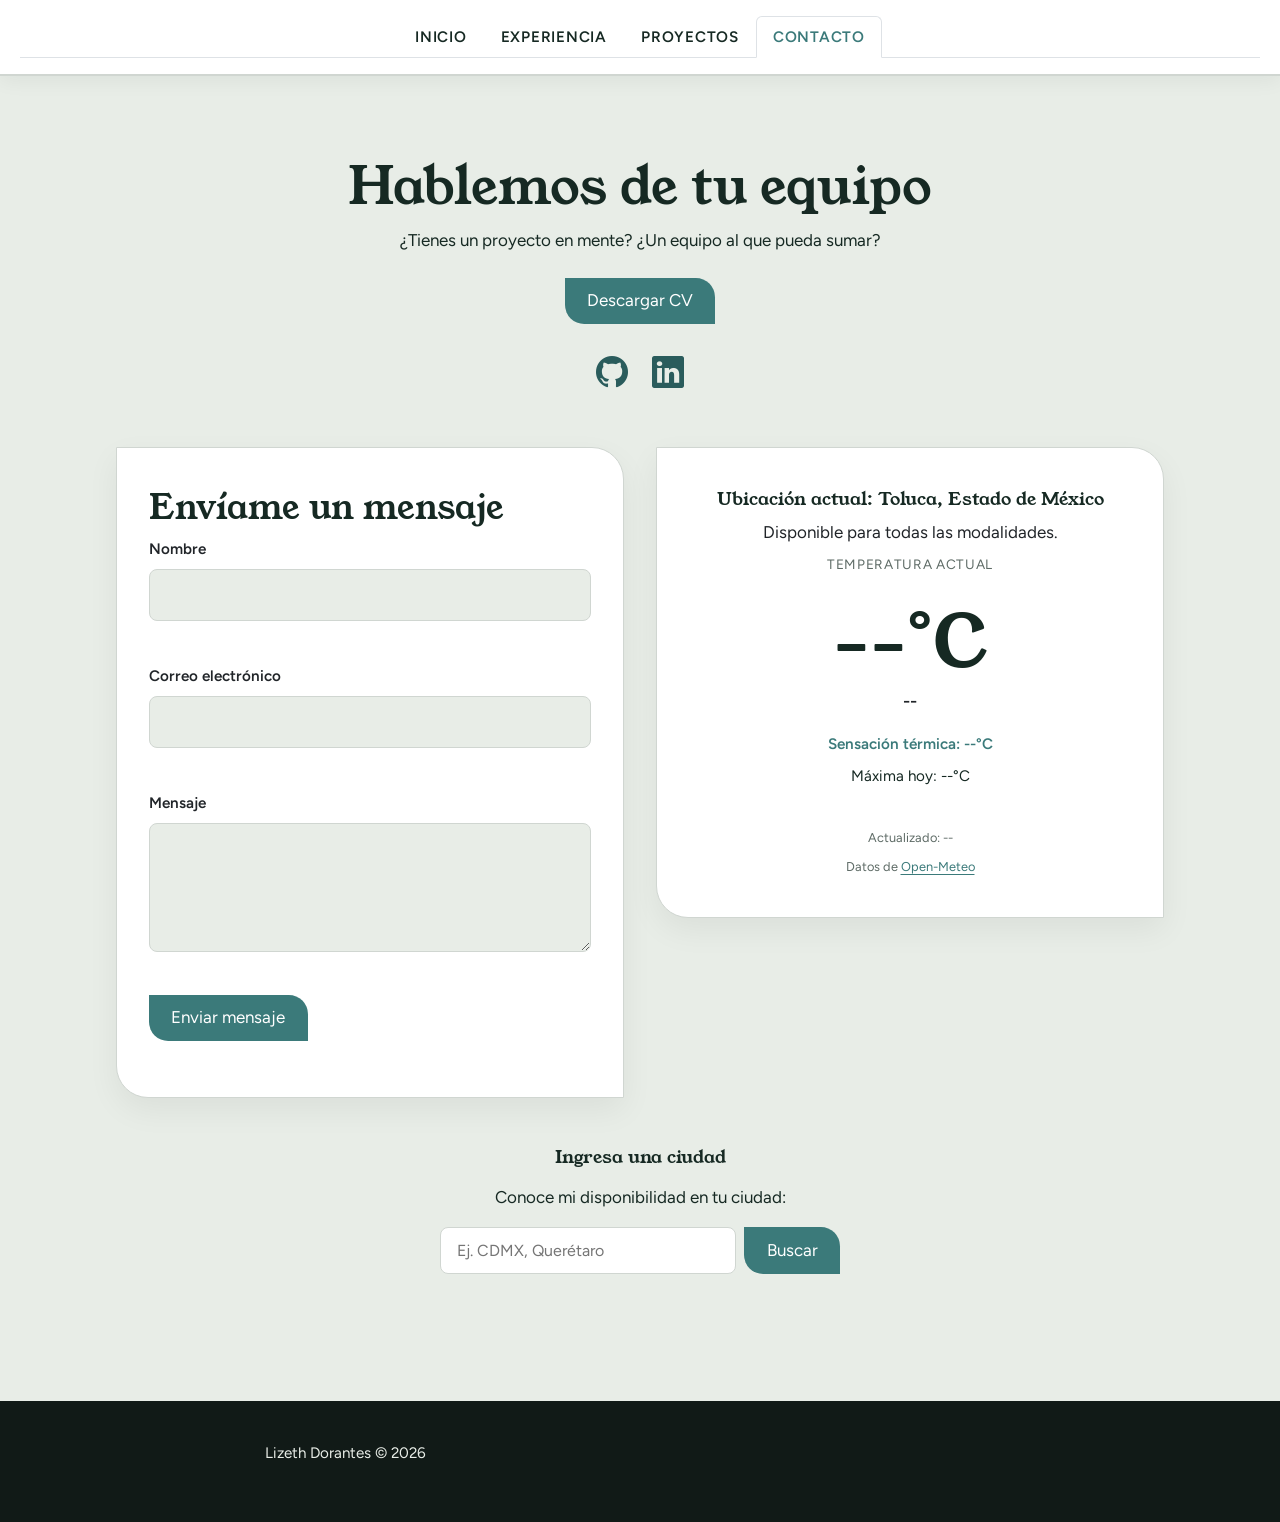
==== commit ff7e3ed6: "cambio de paleta y se agregan detalles" ====
--- a/contacto.html
+++ b/contacto.html
@@ -1,4 +1,3 @@
-<!-- contact.html -->
 <!DOCTYPE html>
 <html lang="es">
 
@@ -6,9 +5,10 @@
     <meta charset="UTF-8">
     <meta name="viewport" content="width=device-width, initial-scale=1.0">
     <title>Contacto | Lizeth Dorantes</title>
+    <link rel="icon" type="image/png" href="./images/favicon.png">
+
     <meta name="description"
         content="Contacta a Lizeth Dorantes para proyectos, colaboraciones o roles de desarrollo Jr.">
-
     <link rel="preconnect" href="https://fonts.googleapis.com">
     <link rel="preconnect" href="https://fonts.gstatic.com" crossorigin>
     <link href="https://fonts.googleapis.com/css2?family=Figtree:wght@400;600&family=Young+Serif&display=swap"
@@ -122,9 +122,7 @@
 
     </main>
 
-    <footer class="pie">
-        <p>Lizeth Dorantes &copy; 2026</p>
-    </footer>
+    <footer id="footer-global" class="pie"></footer>
 
     <!-- SRI removido por la misma razón que el CSS de arriba. -->
     <script src="https://cdn.jsdelivr.net/npm/bootstrap@5.3.8/dist/js/bootstrap.bundle.min.js"></script>
--- a/css/style.css
+++ b/css/style.css
@@ -1,23 +1,31 @@
 /* =========================================
-   1. TOKENS & VARIABLES
+   1. TOKENS & VARIABLES (Paleta Victoriana)
    ========================================= */
 :root {
-  --fondo: #F4EFE4;
-  --superficie: #FBF8F1;
-  --tinta: #2A3B2E;
-  --hoja: #6B8E5A;
-  --enlace: #4A6B3A;
-  --flor: #A8574A;
-  --tierra: #2E241C;
-  --tierra-texto: #F4EFE4;
-  --linea: #D9CFBC;
+  /* Fondos contrastados */
+  --fondo: #E8EDE7;       
+  --superficie: #FFFFFF;  
+  
+  /* Textos */
+  --tinta: #162923;       
+  --texto-suave: #5E6B66; 
+  
+  /* Acentos vibrantes */
+  --hoja: #3B7A7A;        
+  --enlace: #2A5C5C;     
+  --flor: #912A3F;       
+  
+  /* Estructura */
+  --tierra: #111A17;      
+  --tierra-texto: #E8EDE7;
+  --linea: #D0D6D1;       
   
   --fuente-titulo: "Young Serif", Georgia, serif;
   --fuente-texto: "Figtree", system-ui, sans-serif;
   
   --radius-card: 0 2rem 0 2rem;
   --radius-btn: 0 1.2rem 0 1.2rem;
-  --shadow: 0 8px 24px rgba(31, 61, 46, 0.08);
+  --shadow: 0 8px 24px rgba(22, 41, 35, 0.08);
   --max-width: 68rem;
 }
 
@@ -57,7 +65,7 @@
 }
 
 a:hover {
-  color: var(--tinta);
+  color: var(--hoja);
   text-decoration: underline;
 }
 
@@ -103,23 +111,25 @@
 /* =========================================
    4. COMPONENTS (Botones, Tarjetas, Etiquetas)
    ========================================= */
+/* Botones con el color de acento (Turquesa profundo) */
 .boton {
   display: inline-block;
   padding: 0.6rem 1.4rem;
-  background: var(--tinta);
+  background: var(--hoja); 
   color: var(--superficie);
   border-radius: var(--radius-btn);
   border: 0;
   font: inherit;
   cursor: pointer;
   text-decoration: none;
-  transition: background 0.2s ease;
+  transition: background 0.2s ease, transform 0.1s ease;
 }
 
 .boton:hover { 
-  background: var(--hoja); 
+  background: var(--tinta); 
   color: var(--superficie); 
   text-decoration: none; 
+  transform: translateY(-2px);
 }
 
 .boton--secundario {
@@ -136,12 +146,12 @@
   color: var(--superficie); 
 }
 
-/* Tarjeta Unificada */
+/* Tarjetas con sombra más profunda para que floten sobre el fondo */
 .card {
   background: var(--superficie);
   border: 1px solid var(--linea);
   border-radius: var(--radius-card);
-  box-shadow: var(--shadow);
+  box-shadow: 0 12px 32px rgba(0, 0, 0, 0.06); 
   padding: 2.5rem 2rem;
   width: 100%;
   box-sizing: border-box;
@@ -186,7 +196,7 @@
 .form-group input:focus, .form-group textarea:focus {
   outline: none;
   border-color: var(--hoja);
-  box-shadow: 0 0 0 3px rgba(107, 142, 90, 0.2);
+  box-shadow: 0 0 0 3px rgba(59, 122, 122, 0.2); /* Sombra basada en el nuevo turquesa */
 }
 
 .form-group input[aria-invalid="true"],
@@ -196,7 +206,7 @@
 
 .form-group input[aria-invalid="true"]:focus,
 .form-group textarea[aria-invalid="true"]:focus {
-  box-shadow: 0 0 0 3px rgba(168, 87, 74, 0.2);
+  box-shadow: 0 0 0 3px rgba(145, 42, 63, 0.2); /* Sombra basada en el rojo vino */
 }
 
 /* =========================================
@@ -208,7 +218,7 @@
   background-color: var(--superficie);
   padding: 1rem 1.25rem;
   z-index: 1030;
-  box-shadow: 0 4px 20px rgba(31, 61, 46, 0.06);
+  box-shadow: 0 4px 20px rgba(22, 41, 35, 0.06);
   border-bottom: 2px solid var(--linea);
 }
 
@@ -252,8 +262,20 @@
    ========================================= */
 /* Home */
 .hero { text-align: center; display: flex; flex-direction: column; justify-content: center; align-items: center; }
-.hero h2 { color: var(--enlace); margin-bottom: 1rem; }
+
+/* Degradado sutil en el H1 principal */
+.hero h1 {
+  background: linear-gradient(135deg, var(--tinta) 30%, var(--enlace));
+  -webkit-background-clip: text;
+  -webkit-text-fill-color: transparent;
+  background-clip: text;
+  padding-bottom: 0.5rem; /* Evita que se corten las letras por el degradado */
+}
+
+.hero h2 { color: var(--hoja); margin-bottom: 1rem; }
 .hero .enlaces { display: flex; gap: 1.5rem; font-size: 2.2rem; margin-top: 2rem; justify-content: center; }
+.hero .enlaces a { color: var(--enlace); }
+.hero .enlaces a:hover { color: var(--hoja); }
 
 .about-grid { display: grid; gap: 2.5rem; align-items: center; }
 .about-grid img { width: 100%; max-width: 20rem; border-radius: 0 3rem 0 3rem; margin: 0 auto; }
@@ -345,23 +367,9 @@
   }
 }
 
-/* Widget del Clima (Contacto) */
-#toluca-card, #result-container { text-align: center; }
-.clima-principal { display: flex; justify-content: center; align-items: center; margin: 1rem 0 0.5rem 0; }
-.clima-temp { font-family: var(--fuente-titulo); font-size: 4.5rem; color: var(--tinta); line-height: 1; }
-.clima-condicion { font-size: 1.1rem; font-weight: 600; margin: 0 0 1rem 0; }
-.clima-detalle { font-size: 0.95rem; color: var(--hoja); font-weight: 600; margin: 0; }
-.clima-actualizacion, .clima-fuente { font-size: 0.8rem; color: #888; margin: 0; }
-.clima-actualizacion { margin-top: 1.5rem; margin-bottom: 0.5rem; }
-.clima-fuente a { color: var(--hoja); text-decoration: underline; }
-.clima-frase { margin-top: 1rem; font-weight: 600; color: var(--flor); }
-
-#visitor-section { width: 100%; margin-top: 2rem; display: flex; flex-direction: column; align-items: center; gap: 1rem; text-align: center; }
-#visitorInput { padding: 0.6rem 1rem; border: 1px solid var(--linea); border-radius: 0.5rem; font-family: var(--fuente-texto); font-size: 1rem; background: var(--superficie); color: var(--tinta); width: 100%; max-width: 300px; }
-#visitorInput:focus { outline: 2px solid var(--hoja); border-color: var(--hoja); }
-#visitor-error { text-align: center; margin-top: 0.5rem; }
-
-/* Contacto */
+/* =========================================
+   7. CONTACTO Y WIDGET DEL CLIMA
+   ========================================= */
 .contacto-header {
   text-align: center;
   margin-bottom: 3rem;
@@ -377,44 +385,32 @@
   font-size: 2rem;
   margin-top: 1.5rem;
 }
-
-.clima-etiqueta {
-  font-size: 0.85rem;
-  text-transform: uppercase;
-  letter-spacing: 0.05em;
-  color: #888;
-  margin: -0.5rem 0 1rem 0;
-}
-
-.clima-max {
-  font-size: 0.95rem;
-  color: var(--tinta);
-  margin-top: 0.5rem;
-}
-
-/* Mensajes del formulario */
-#form-status.success { color: var(--hoja); }
-#form-status.error { color: var(--flor); }
-#submit-btn:disabled { opacity: 0.6; cursor: not-allowed; }
-
-.error-mensaje {
-  color: var(--flor);
-  font-size: 0.85rem;
-  margin-top: 0.25rem;
-  display: block;
-  min-height: 1.2rem;
-}
-
-/* Widget del Clima (Contacto) */
+.contacto-header .enlaces a { color: var(--enlace); }
+.contacto-header .enlaces a:hover { color: var(--hoja); }
+
 #toluca-card, #result-container { text-align: center; }
 .clima-principal { display: flex; justify-content: center; align-items: center; margin: 1rem 0 0.5rem 0; }
 .clima-temp { font-family: var(--fuente-titulo); font-size: 4.5rem; color: var(--tinta); line-height: 1; }
 .clima-condicion { font-size: 1.1rem; font-weight: 600; margin: 0 0 1rem 0; }
 .clima-detalle { font-size: 0.95rem; color: var(--hoja); font-weight: 600; margin: 0; }
-.clima-actualizacion, .clima-fuente { font-size: 0.8rem; color: #888; margin: 0; }
+.clima-actualizacion, .clima-fuente { font-size: 0.8rem; color: var(--texto-suave); margin: 0; }
 .clima-actualizacion { margin-top: 1.5rem; margin-bottom: 0.5rem; }
 .clima-fuente a { color: var(--hoja); text-decoration: underline; }
 .clima-frase { margin-top: 1rem; font-weight: 600; color: var(--flor); }
+
+.clima-etiqueta {
+  font-size: 0.85rem;
+  text-transform: uppercase;
+  letter-spacing: 0.05em;
+  color: var(--texto-suave);
+  margin: -0.5rem 0 1rem 0;
+}
+
+.clima-max {
+  font-size: 0.95rem;
+  color: var(--tinta);
+  margin-top: 0.5rem;
+}
 
 /* Búsqueda de visitante */
 .visitor-wrapper {
@@ -466,13 +462,26 @@
 
 #result-container {
   width: 100%;
-  max-width: 32rem; /* Evita que se estire demasiado en pantallas grandes */
+  max-width: 32rem;
   margin: 0 auto;
-  padding: 2rem; /* Ajuste para que se vea como tarjeta centrada */
-}
-
-/* =========================================
-   7. UTILIDADES
+  padding: 2rem;
+}
+
+/* Mensajes del formulario */
+#form-status.success { color: var(--hoja); }
+#form-status.error { color: var(--flor); }
+#submit-btn:disabled { opacity: 0.6; cursor: not-allowed; }
+
+.error-mensaje {
+  color: var(--flor);
+  font-size: 0.85rem;
+  margin-top: 0.25rem;
+  display: block;
+  min-height: 1.2rem;
+}
+
+/* =========================================
+   8. UTILIDADES
    ========================================= */
 .hidden { display: none !important; }
 .mt-2rem { margin-top: 2rem; }
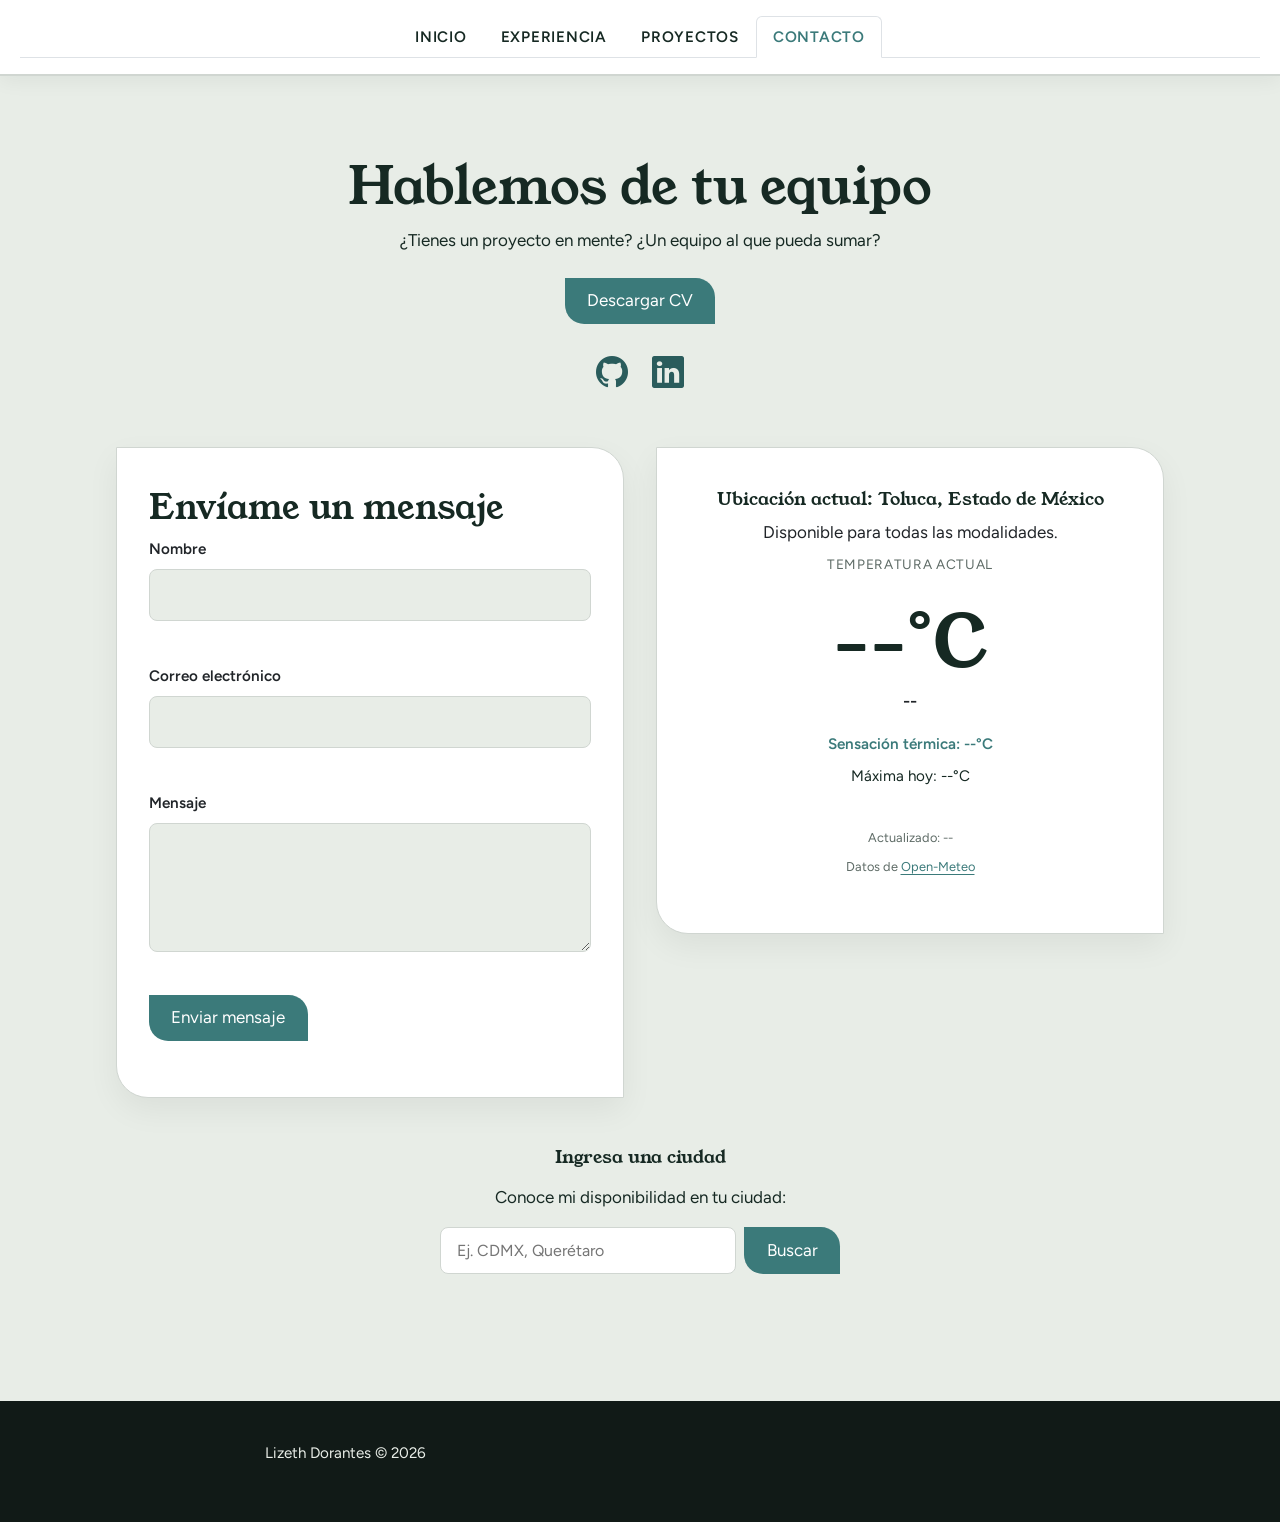
==== commit bb844c4e: "Se agrega nojekyll para evitar que el readme se considere parte de la pagina web" ====
--- a/contacto.html
+++ b/contacto.html
@@ -85,7 +85,7 @@
                 <p class="clima-max">Máxima hoy: <span id="tolucaMax">--°C</span></p>
 
                 <p id="toluca-updated" class="clima-actualizacion">Actualizado: --</p>
-                <p class="clima-fuente">Datos de <a href="https://open-meteo.com/" target="_blank">Open-Meteo</a>
+                <p class="clima-fuente">Datos de <a href="https://open-meteo.com/" target="_blank" rel="noopener noreferrer">Open-Meteo</a></p>
                 </p>
             </div>
         </div>
--- a/css/style.css
+++ b/css/style.css
@@ -75,7 +75,7 @@
 }
 
 /* =========================================
-   3. LAYOUT (Containers & Grids)
+   3. LAYOUT (Containers & grids)
    ========================================= */
 .container {
   max-width: var(--max-width);
@@ -109,7 +109,7 @@
 }
 
 /* =========================================
-   4. COMPONENTS (Botones, Tarjetas, Etiquetas)
+   4. COMPONENTS (Botones, tarjetas, etiquetas)
    ========================================= */
 /* Botones con el color de acento (Turquesa profundo) */
 .boton {
@@ -176,7 +176,7 @@
 .etiqueta--oscura { background: var(--tinta); color: var(--superficie); border-color: var(--tinta); }
 .etiqueta--aprendiendo { border-color: var(--flor); color: var(--flor); border-style: dashed; }
 
-/* Formularios */
+/* Formulario */
 .form-group { display: flex; flex-direction: column; margin-bottom: 1.25rem; }
 .form-group label { font-weight: 600; margin-bottom: 0.5rem; font-size: 0.95rem; }
 
@@ -196,7 +196,7 @@
 .form-group input:focus, .form-group textarea:focus {
   outline: none;
   border-color: var(--hoja);
-  box-shadow: 0 0 0 3px rgba(59, 122, 122, 0.2); /* Sombra basada en el nuevo turquesa */
+  box-shadow: 0 0 0 3px rgba(59, 122, 122, 0.2); 
 }
 
 .form-group input[aria-invalid="true"],
@@ -206,7 +206,7 @@
 
 .form-group input[aria-invalid="true"]:focus,
 .form-group textarea[aria-invalid="true"]:focus {
-  box-shadow: 0 0 0 3px rgba(145, 42, 63, 0.2); /* Sombra basada en el rojo vino */
+  box-shadow: 0 0 0 3px rgba(145, 42, 63, 0.2); 
 }
 
 /* =========================================
@@ -269,7 +269,7 @@
   -webkit-background-clip: text;
   -webkit-text-fill-color: transparent;
   background-clip: text;
-  padding-bottom: 0.5rem; /* Evita que se corten las letras por el degradado */
+  padding-bottom: 0.5rem; 
 }
 
 .hero h2 { color: var(--hoja); margin-bottom: 1rem; }
@@ -287,26 +287,113 @@
 .card--destacado__body { padding: 1.5rem; display: flex; flex-direction: column; gap: 0.6rem; flex: 1; }
 .card--destacado__accion { margin-top: auto; padding-top: 1rem; }
 
-/* Proyectos (Timeline) */
-.timeline { list-style: none; padding: 0; margin: 0 auto; position: relative; max-width: 60rem; }
-.timeline::before { content: ""; position: absolute; top: 1rem; bottom: 1rem; left: 5rem; width: 2px; background: var(--linea); }
-.timeline__item { display: grid; grid-template-columns: 5rem 1fr; gap: 2rem; margin-bottom: 3rem; }
-.timeline__marcador { position: relative; text-align: right; padding-right: 1.25rem; }
+/* =========================================
+   PROYECTOS (TIMELINE)
+   ========================================= */
+.timeline { 
+  list-style: none; 
+  padding: 0; 
+  margin: 0 auto; 
+  position: relative; 
+  width: 100%; 
+}
+
+.timeline__item { 
+  display: grid; 
+  grid-template-columns: 8rem 1fr; 
+  gap: 2.5rem; 
+  margin-bottom: 4rem; 
+  width: 100%;
+  max-width: 100%; /*para que la tarjeta ocupe el espacio correcto*/
+}
+
+/* Línea vertical */
+.timeline::before { 
+  content: ""; 
+  position: absolute; 
+  top: 1rem; 
+  bottom: 1rem; 
+  left: 8rem; 
+  width: 2px; 
+  background: var(--linea); 
+}
+
+/* Fecha y círculo */
+.timeline__marcador { 
+  position: relative; 
+  text-align: right; 
+  padding-right: 1.5rem; 
+  padding-top: 0.6rem; 
+}
+
 .timeline__marcador::after {
-  content: ""; position: absolute; right: -0.5rem; top: 0.55rem; width: 1rem; height: 1rem;
-  border-radius: 50%; background: var(--superficie); border: 3px solid var(--hoja); z-index: 1;
-}
-.timeline__fecha { color: var(--hoja); font-family: var(--fuente-titulo); }
-.timeline__contenido { display: grid; grid-template-columns: 1fr 1fr; gap: 2rem; align-items: center; padding: 1.75rem; }
-.timeline__imagen img { width: 100%; aspect-ratio: 4/3; object-fit: cover; border-radius: 0 0.75rem 0 0.75rem; }
-
+  content: ""; 
+  position: absolute; 
+  right: -0.5rem; 
+  top: 0.8rem; 
+  width: 1rem; 
+  height: 1rem;
+  border-radius: 50%; 
+  background: var(--superficie); 
+  border: 3px solid var(--hoja); 
+  z-index: 1;
+}
+
+.timeline__fecha { 
+  color: var(--hoja); 
+  font-family: var(--fuente-titulo); 
+  font-size: 1.1rem; 
+}
+
+/* Tarjeta blanca */
+.timeline__contenido { 
+  display: grid; 
+  grid-template-columns: 1fr 1fr; 
+  gap: 3rem; 
+  align-items: center; 
+  padding: 2.5rem; 
+  width: 100%; /* Llena todo el espacio */
+  max-width: 100%;
+  min-width: 0;
+}
+
+.timeline__contenido p {
+  max-width: 100%;
+  font-size: 1.1rem;
+  margin-bottom: 1.5rem;
+}
+
+.timeline__contenido h2 {
+  font-size: 2.2rem; 
+  margin-bottom: 1rem;
+}
+
+/* Imagen */
+.timeline__imagen {
+  width: 100%;
+  height: 100%;
+}
+
+.timeline__imagen img { 
+  width: 100%; 
+  height: 100%; 
+  min-height: 250px;
+  max-height: 320px;
+  object-fit: cover; 
+  border-radius: 0 0.75rem 0 0.75rem; 
+  box-shadow: 0 4px 12px rgba(0,0,0,0.08); 
+}
+
+/* Ajustes para celulares */
 @media (max-width: 900px) {
   .timeline::before { left: 0.5rem; }
-  .timeline__item { grid-template-columns: 1fr; padding-left: 2.25rem; }
+  .timeline__item { grid-template-columns: 1fr; padding-left: 2.5rem; gap: 1rem; }
   .timeline__marcador { text-align: left; padding: 0; }
   .timeline__marcador::after { left: -2.15rem; top: 0.3rem; }
-  .timeline__contenido { grid-template-columns: 1fr; }
-}
+  .timeline__contenido { grid-template-columns: 1fr; padding: 1.5rem; gap: 2rem; }
+  .timeline__contenido h2 { font-size: 1.8rem; }
+}
+
 
 /* Experiencia */
 .exp-grupo { margin-bottom: 3.5rem; padding-bottom: 3rem; border-bottom: 1px solid var(--linea); }
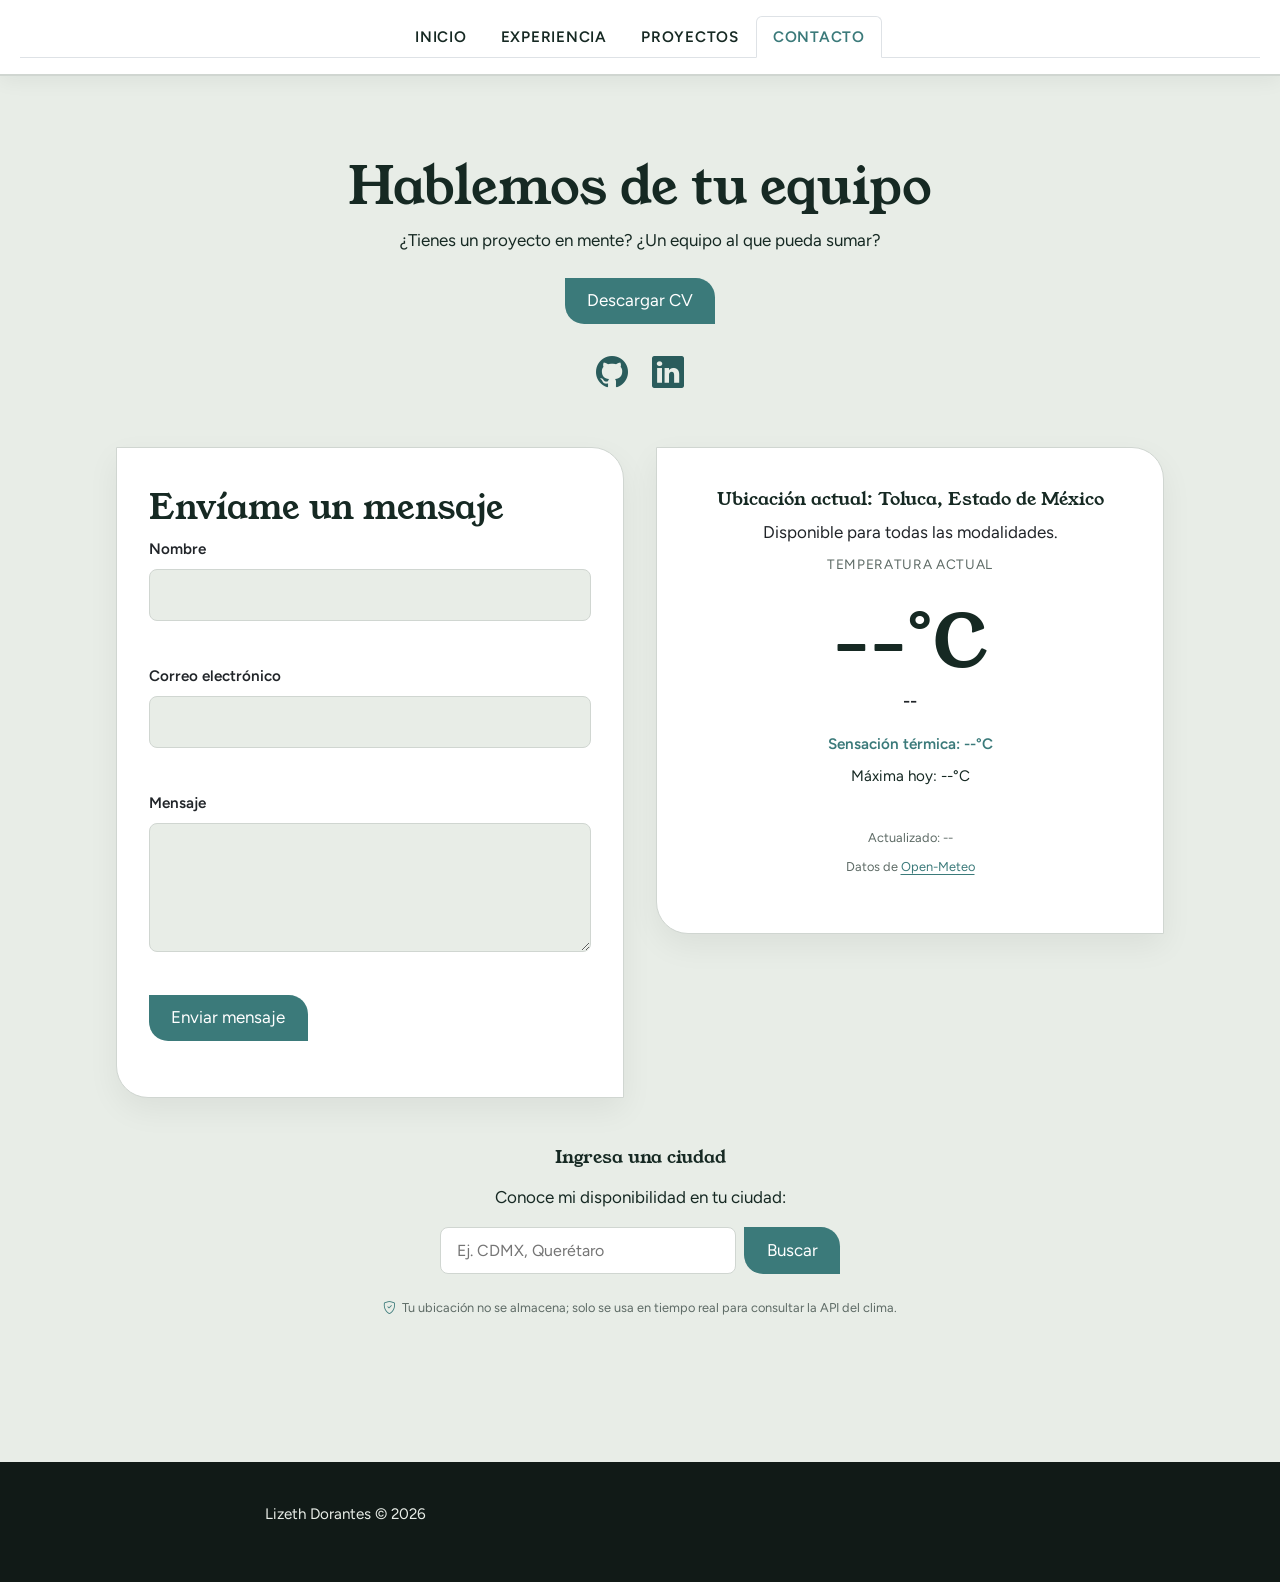
==== commit 79596afc: "se agrega línea de privacidad de datos al ingresar ciudad" ====
--- a/contacto.html
+++ b/contacto.html
@@ -85,12 +85,13 @@
                 <p class="clima-max">Máxima hoy: <span id="tolucaMax">--°C</span></p>
 
                 <p id="toluca-updated" class="clima-actualizacion">Actualizado: --</p>
-                <p class="clima-fuente">Datos de <a href="https://open-meteo.com/" target="_blank" rel="noopener noreferrer">Open-Meteo</a></p>
+                <p class="clima-fuente">Datos de <a href="https://open-meteo.com/" target="_blank"
+                        rel="noopener noreferrer">Open-Meteo</a></p>
                 </p>
             </div>
         </div>
 
-        <!-- Búsqueda de visitante (fuera del grid) -->
+        <!-- Búsqueda de visitante-->
         <section class="visitor-wrapper" aria-label="Consultar clima en otra ubicación">
             <div id="visitor-section">
                 <h3>Ingresa una ciudad</h3>
@@ -99,6 +100,9 @@
                     <input type="text" name="visitor-input" id="visitorInput" placeholder="Ej. CDMX, Querétaro">
                     <button type="button" id="visitorBtn" class="boton">Buscar</button>
                 </div>
+                <p class="clima-privacidad">
+                    <i class="bi bi-shield-check" aria-hidden="true"></i> Tu ubicación no se almacena; solo se usa en tiempo real para consultar la API del clima.
+                </p>
                 <p id="visitor-error" class="error-mensaje" role="alert" aria-live="polite"></p>
             </div>
 
--- a/css/style.css
+++ b/css/style.css
@@ -542,6 +542,19 @@
   border-color: var(--hoja);
 }
 
+.clima-privacidad {
+  font-size: 0.8rem;
+  color: var(--texto-suave);
+  margin-top: 1rem;
+  display: flex;
+  align-items: center;
+  justify-content: center;
+  gap: 0.4rem;
+}
+.clima-privacidad i {
+  color: var(--hoja); /* Tu turquesa */
+}
+
 #visitor-error {
   width: 100%;
   text-align: center;
